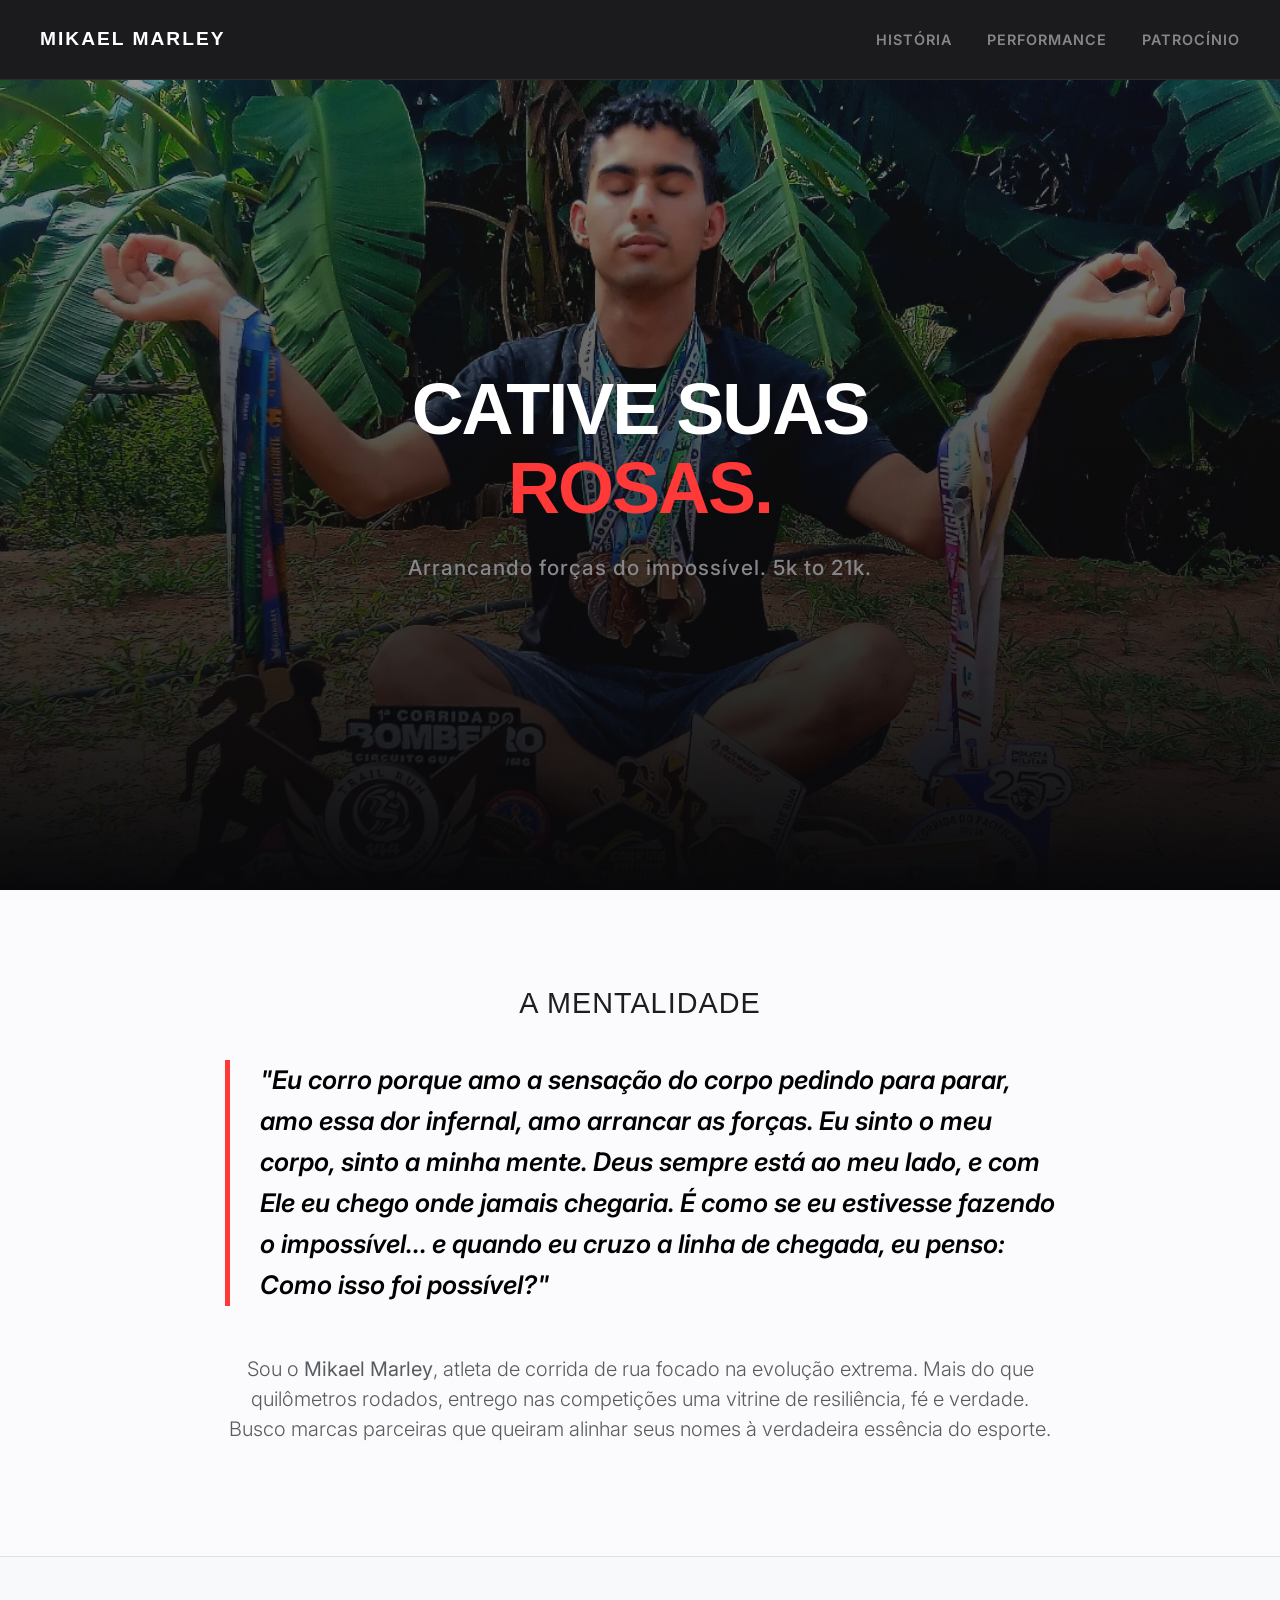
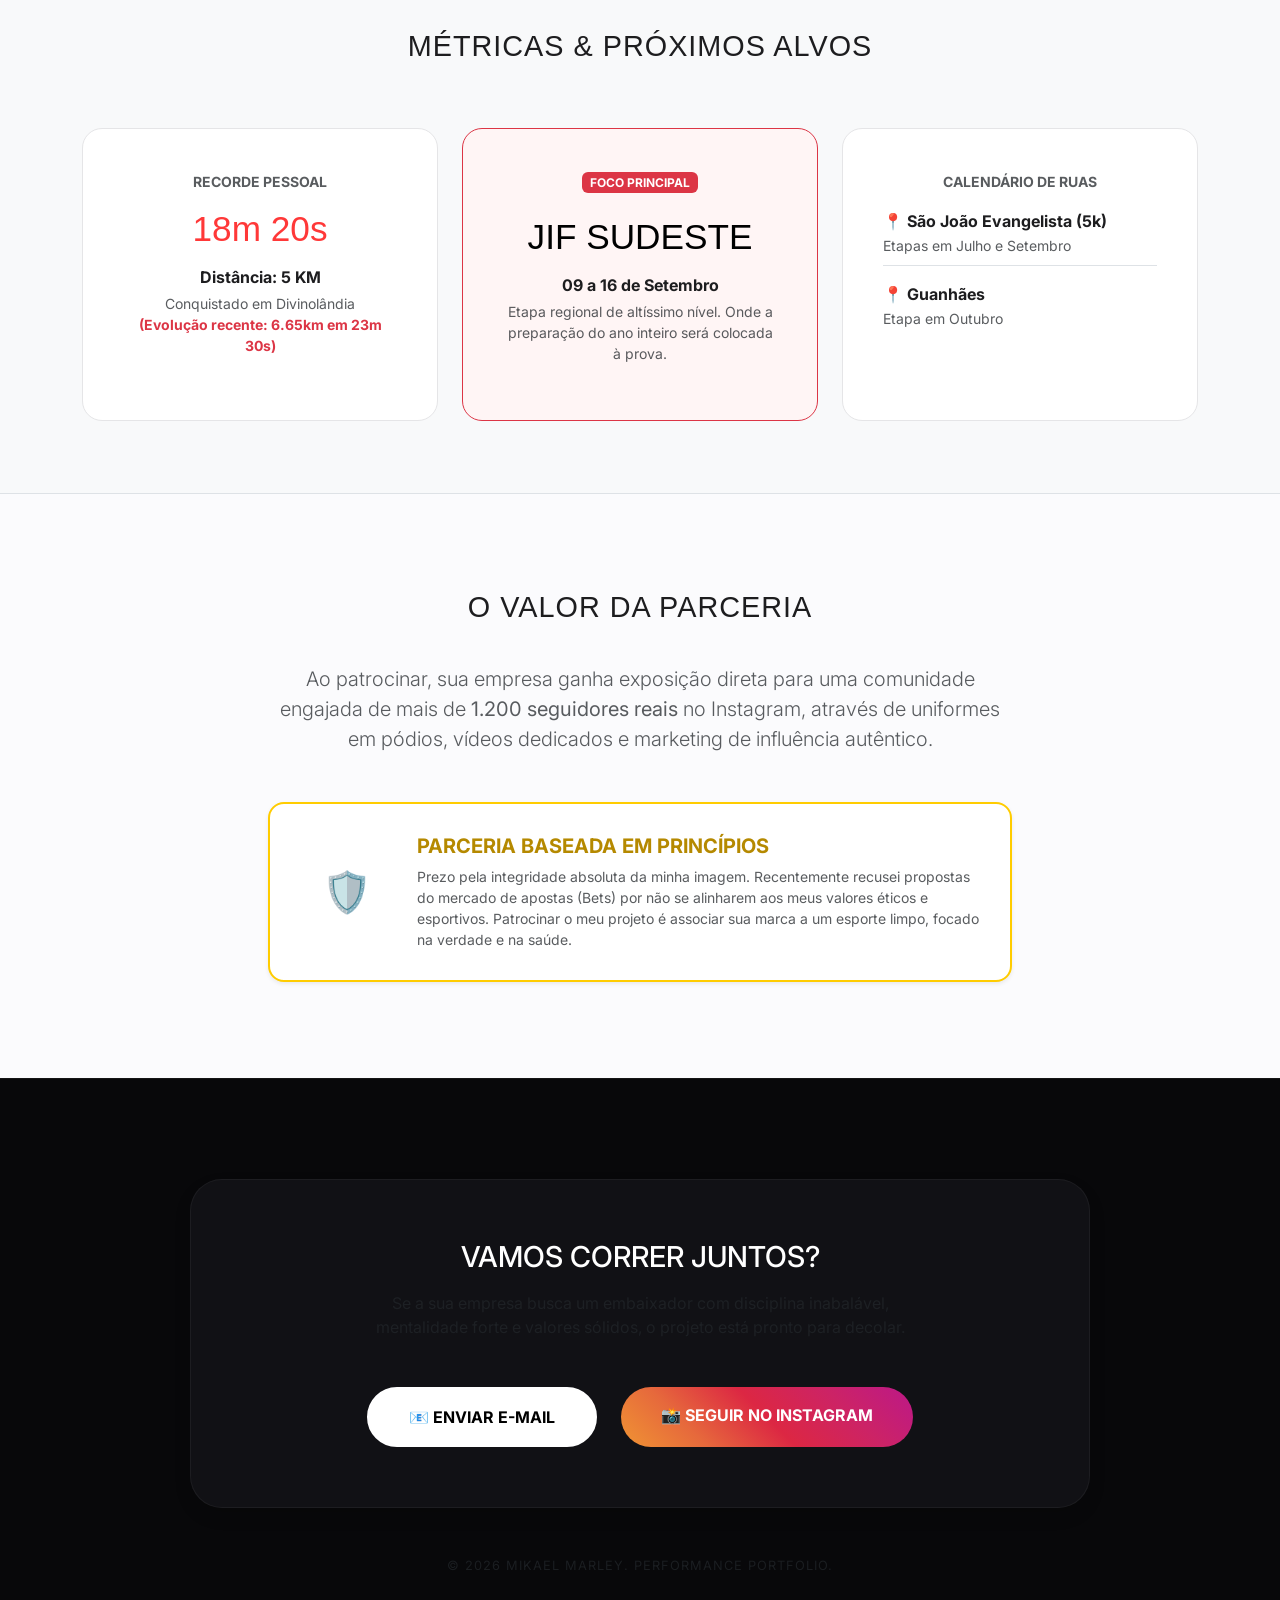
==== index.html @ c80c70b5 "Update index.html" ====
<!DOCTYPE html>
<html lang="pt-BR">
<head>
    <meta charset="UTF-8">
    <meta name="viewport" content="width=device-width, initial-scale=1.0">
    <title>Mikael Marley | Performance & Endurance</title>
    
    <link href="https://cdn.jsdelivr.net/npm/bootstrap@5.3.3/dist/css/bootstrap.min.css" rel="stylesheet" />
    <link rel="preconnect" href="https://fonts.googleapis.com">
    <link rel="preconnect" href="https://fonts.gstatic.com" crossorigin>
    <link href="https://fonts.googleapis.com/css2?family=Syncopate:wght@700&family=Inter:wght@400;600;800&display=swap" rel="stylesheet">

    <style>
        :root {
            --bg-dark: #08080a;
            --card-dark: #111115;
            --accent-red: #ff3838;
            --text-light: #f5f5f7;
            --text-muted: #86868b;
        }

        body {
            font-family: 'Inter', sans-serif;
            background-color: #fbfbfd;
            color: #1d1d1f;
            overflow-x: hidden;
        }

        /* Navbar Minimalista e Elegante */
        .navbar {
            background-color: rgba(8, 8, 10, 0.92) !important;
            backdrop-filter: blur(20px);
            border-bottom: 1px solid rgba(255, 255, 255, 0.08);
            padding: 20px 40px !important;
        }
        .navbar-brand {
            font-family: 'Syncopate', sans-serif;
            color: #fff !important;
            font-weight: 700;
            font-size: 1.2rem;
            letter-spacing: 2px;
        }
        .navbar-links {
            list-style: none;
            display: flex;
            gap: 35px;
            margin: 0;
            padding: 0;
        }
        .navbar-links a {
            color: var(--text-muted) !important;
            text-decoration: none;
            font-size: 0.9rem;
            font-weight: 600;
            text-transform: uppercase;
            letter-spacing: 1px;
            transition: color 0.3s ease;
        }
        .navbar-links a:hover {
            color: #fff !important;
        }

        /* Hero Section com Degradê Profissional */
        #hero {
            background: linear-gradient(rgba(0, 0, 0, 0.4), var(--bg-dark)), url('images/meditating.webp') center/cover no-repeat;
            height: 90vh;
            display: flex;
            align-items: center;
            justify-content: center;
            text-align: center;
        }
        .hero-content h1 {
            font-family: 'Syncopate', sans-serif;
            font-size: 4.5rem;
            font-weight: 700;
            color: #fff;
            letter-spacing: -2px;
            text-transform: uppercase;
            line-height: 1.1;
        }
        .hero-content p {
            font-size: 1.3rem;
            color: var(--text-muted);
            margin-top: 24px;
            font-weight: 500;
            letter-spacing: 1px;
        }

        /* Seção Sobre com Bloco de Citação de Impacto */
        .section-title {
            font-family: 'Syncopate', sans-serif;
            font-size: 1.8rem;
            letter-spacing: 1px;
            text-transform: uppercase;
            margin-bottom: 40px;
        }
        .quote-container {
            border-left: 5px solid var(--accent-red);
            padding-left: 30px;
            margin: 40px 0;
        }
        .quote-text {
            font-size: 1.6rem;
            line-height: 1.6;
            font-weight: 600;
            color: #000;
            font-style: italic;
        }

        /* Cards de Performance (Substituindo a tabela feia) */
        .perf-card {
            background: #fff;
            border: 1px solid #e5e5e7;
            border-radius: 20px;
            padding: 40px;
            transition: all 0.3s cubic-bezier(0.25, 0.8, 0.25, 1);
        }
        .perf-card:hover {
            transform: translateY(-8px);
            box-shadow: 0 30px 60px rgba(0,0,0,0.08);
            border-color: #1d1d1f;
        }
        .card-stat {
            font-family: 'Syncopate', sans-serif;
            font-size: 2.2rem;
            color: var(--accent-red);
            margin: 15px 0;
        }

        /* Selo de Princípios Inegociáveis */
        .badge-principles {
            background-color: #fff;
            border: 2px solid #ffcc00;
            border-radius: 16px;
            padding: 30px;
            margin-top: 40px;
        }

        /* Rodapé Ultra-Premium (A parte que estava feia, agora totalmente reformulada) */
        .premium-footer {
            background-color: var(--bg-dark);
            color: #fff;
            padding: 100px 0 60px 0;
            border-top: 1px solid rgba(255,255,255,0.05);
        }
        .footer-cta-box {
            background: var(--card-dark);
            border: 1px solid rgba(255,255,255,0.05);
            border-radius: 32px;
            padding: 60px;
            max-width: 900px;
            margin: 0 auto;
        }
        .btn-premium-mail {
            background-color: #fff;
            color: #000;
            font-weight: 700;
            border-radius: 50px;
            padding: 16px 40px;
            font-size: 1rem;
            transition: all 0.3s ease;
            border: 2px solid #fff;
            text-decoration: none;
            display: inline-block;
        }
        .btn-premium-mail:hover {
            background-color: transparent;
            color: #fff;
        }
        .btn-premium-insta {
            background: linear-gradient(45deg, #f09433 0%, #e6683c 25%, #dc2743 50%, #cc2366 75%, #bc1888 100%);
            color: #fff;
            font-weight: 700;
            border-radius: 50px;
            padding: 16px 40px;
            font-size: 1rem;
            transition: transform 0.3s ease;
            border: none;
            text-decoration: none;
            display: inline-block;
        }
        .btn-premium-insta:hover {
            transform: scale(1.03);
            color: #fff;
        }

        @media (max-width: 768px) {
            .hero-content h1 { font-size: 2.8rem; }
            .navbar { padding: 15px 20px !important; }
            .navbar-links { gap: 15px; }
            .footer-cta-box { padding: 30px; }
        }
    </style>
</head>
<body>

<nav class="navbar sticky-top">
  <a class="navbar-brand" href="#">MIKAEL MARLEY</a>
  <ul class="navbar-links">
    <li><a href="#about">História</a></li>
    <li><a href="#races">Performance</a></li>
    <li><a href="#contact">Patrocínio</a></li>
  </ul>
</nav>

<section id="hero">
  <div class="hero-content container">
    <h1>Cative suas<br><span style="color: var(--accent-red);">Rosas.</span></h1>
    <p>Arrancando forças do impossível. 5k to 21k.</p>
  </div>
</section>

<section id="about" class="container my-5 py-5">
    <div class="row">
        <div class="col-lg-9 mx-auto">
            <h2 class="section-title text-center">A Mentalidade</h2>
            
            <div class="quote-container">
                <p class="quote-text">
                    "Eu corro porque amo a sensação do corpo pedindo para parar, amo essa dor infernal, amo arrancar as forças. Eu sinto o meu corpo, sinto a minha mente. Deus sempre está ao meu lado, e com Ele eu chego onde jamais chegaria. É como se eu estivesse fazendo o impossível... e quando eu cruzo a linha de chegada, eu penso: Como isso foi possível?"
                </p>
            </div>
            
            <p class="lead text-muted mt-5 text-center fs-5">
                Sou o <strong>Mikael Marley</strong>, atleta de corrida de rua focado na evolução extrema. Mais do que quilômetros rodados, entrego nas competições uma vitrine de resiliência, fé e verdade. Busco marcas parceiras que queiram alinhar seus nomes à verdadeira essência do esporte.
            </p>
        </div>
    </div>
</section>

<section id="races" class="bg-light py-5 border-top border-bottom">
    <div class="container py-4">
        <h2 class="section-title text-center">Métricas & Próximos Alvos</h2>
        
        <div class="row g-4 mt-2">
            <div class="col-md-4">
                <div class="perf-card h-100 text-center">
                    <span class="text-uppercase fw-bold text-muted tracking-wide small">Recorde Pessoal</span>
                    <h3 class="card-stat">18m 20s</h3>
                    <p class="fw-bold mb-1">Distância: 5 KM</p>
                    <p class="text-muted small">Conquistado em Divinolândia<br><span class="text-danger fw-bold">(Evolução recente: 6.65km em 23m 30s)</span></p>
                </div>
            </div>

            <div class="col-md-4">
                <div class="perf-card h-100 text-center border-danger" style="background: #fff5f5;">
                    <span class="badge bg-danger text-uppercase mb-2">Foco Principal</span>
                    <h3 class="card-stat" style="color: #000;">JIF SUDESTE</h3>
                    <p class="fw-bold mb-1">09 a 16 de Setembro</p>
                    <p class="text-muted small">Etapa regional de altíssimo nível. Onde a preparação do ano inteiro será colocada à prova.</p>
                </div>
            </div>

            <div class="col-md-4">
                <div class="perf-card h-100">
                    <div class="text-center mb-3">
                        <span class="text-uppercase fw-bold text-muted small">Calendário de Ruas</span>
                    </div>
                    <ul class="list-unstyled">
                        <li class="mb-3 border-bottom pb-2">
                            <strong>📍 São João Evangelista (5k)</strong><br>
                            <span class="text-muted small">Etapas em Julho e Setembro</span>
                        </li>
                        <li>
                            <strong>📍 Guanhães</strong><br>
                            <span class="text-muted small">Etapa em Outubro</span>
                        </li>
                    </ul>
                </div>
            </div>
        </div>
    </div>
</section>

<section class="container my-5 py-5">
    <div class="col-lg-8 mx-auto">
        <h2 class="section-title text-center">O Valor da Parceria</h2>
        <p class="text-center lead text-muted mb-5">
            Ao patrocinar, sua empresa ganha exposição direta para uma comunidade engajada de mais de <strong>1.200 seguidores reais</strong> no Instagram, através de uniformes em pódios, vídeos dedicados e marketing de influência autêntico.
        </p>
        
        <div class="badge-principles shadow-sm">
            <div class="row align-items-center text-center text-md-start">
                <div class="col-md-2 text-center fs-1 mb-3 mb-md-0">🛡️</div>
                <div class="col-md-10">
                    <h5 class="fw-bold text-uppercase tracking-wider" style="color: #b58900;">Parceria Baseada em Princípios</h5>
                    <p class="text-muted small mb-0">
                        Prezo pela integridade absoluta da minha imagem. Recentemente recusei propostas do mercado de apostas (Bets) por não se alinharem aos meus valores éticos e esportivos. Patrocinar o meu projeto é associar sua marca a um esporte limpo, focado na verdade e na saúde.
                    </p>
                </div>
            </div>
        </div>
    </div>
</section>

<footer id="contact" class="premium-footer">
    <div class="container text-center">
        <div class="footer-cta-box shadow">
            <h2 class="font-family:'Syncopate' mb-3 text-uppercase tracking-wide" style="font-size: 1.8rem;">Vamos Correr Juntos?</h2>
            <p class="text-muted mb-5 mx-auto" style="max-width: 550px;">
                Se a sua empresa busca um embaixador com disciplina inabalável, mentalidade forte e valores sólidos, o projeto está pronto para decolar.
            </p>
            <div class="d-flex justify-content-center gap-4 flex-wrap">
                <a href="mailto:mikaelmarley892@gmail.com" class="btn-premium-mail">📧 ENVIAR E-MAIL</a>
                <a href="https://instagram.com/mikael__marley" target="_blank" class="btn-premium-insta">📸 SEGUIR NO INSTAGRAM</a>
            </div>
        </div>
        <p class="mt-5 text-muted small" style="font-size: 0.8rem; letter-spacing: 1px;">&copy; 2026 MIKAEL MARLEY. PERFORMANCE PORTFOLIO.</p>
    </div>
</footer>

</body>
</html>
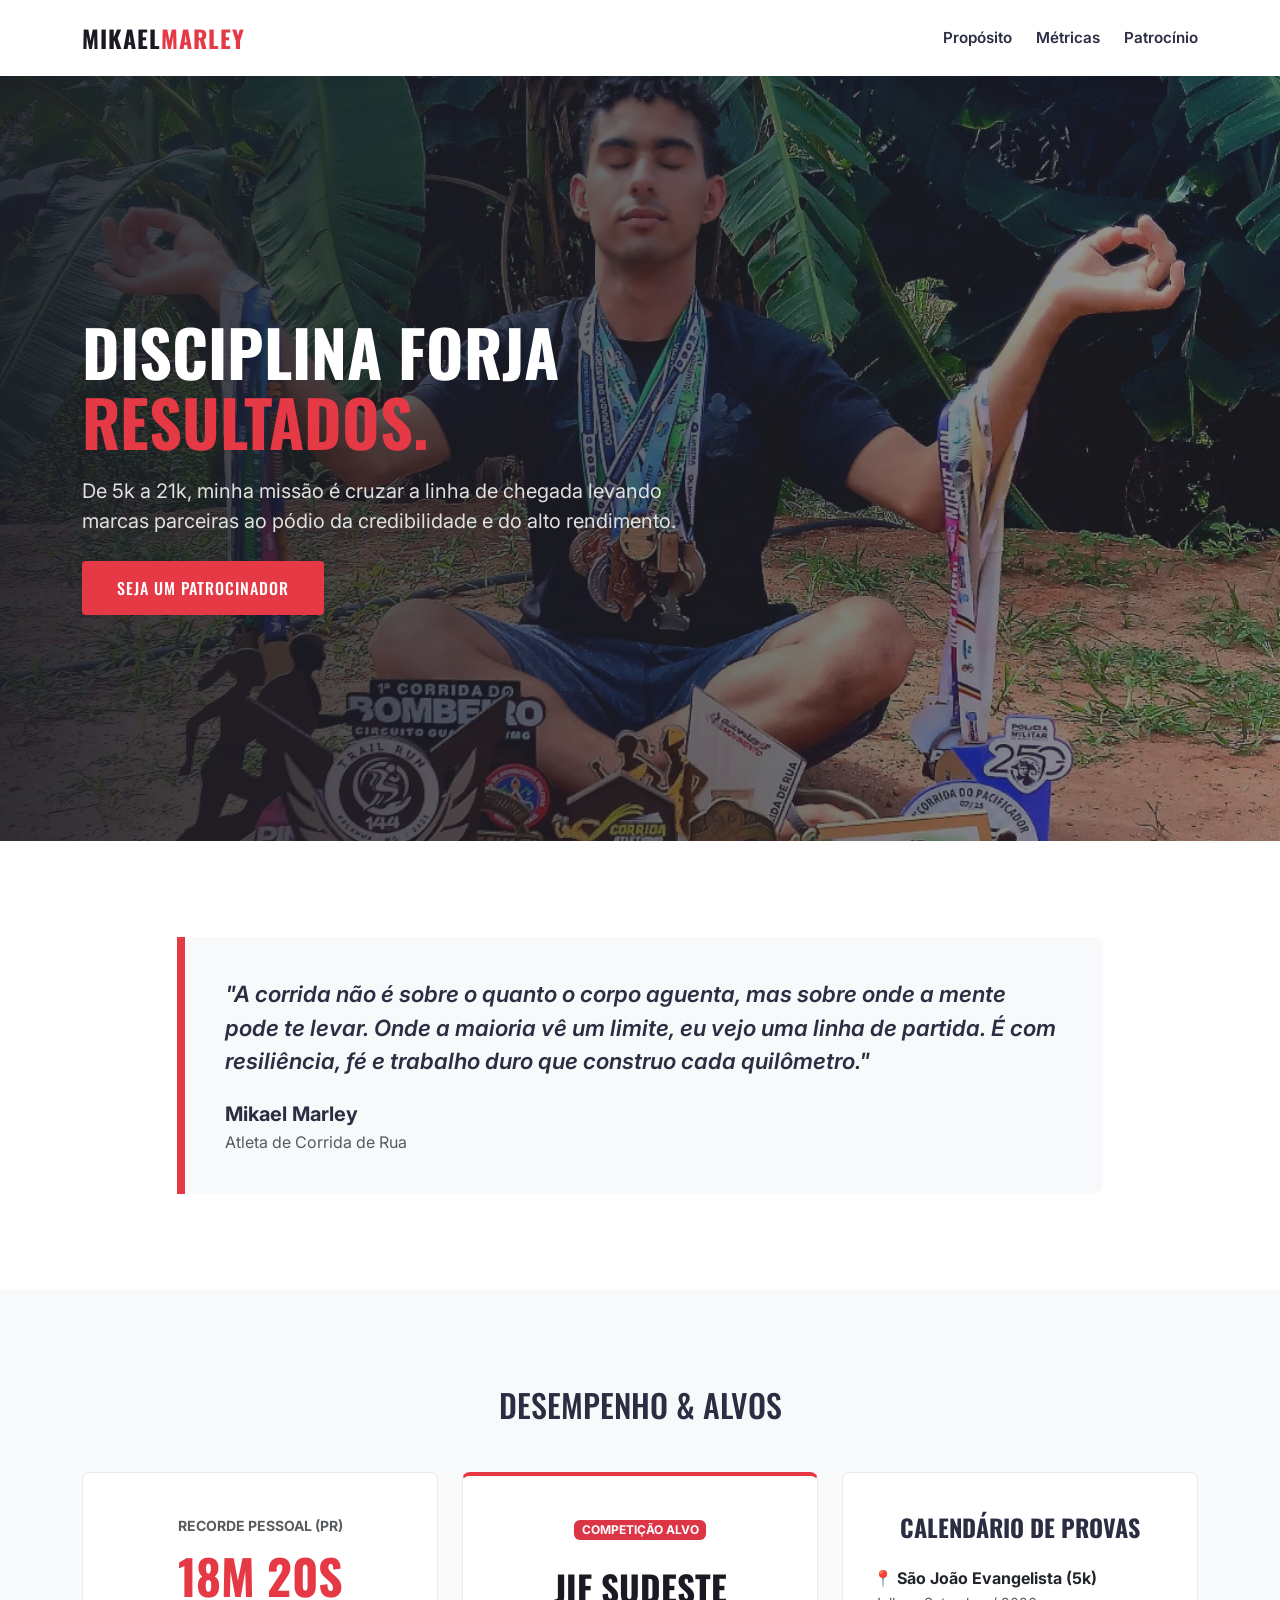
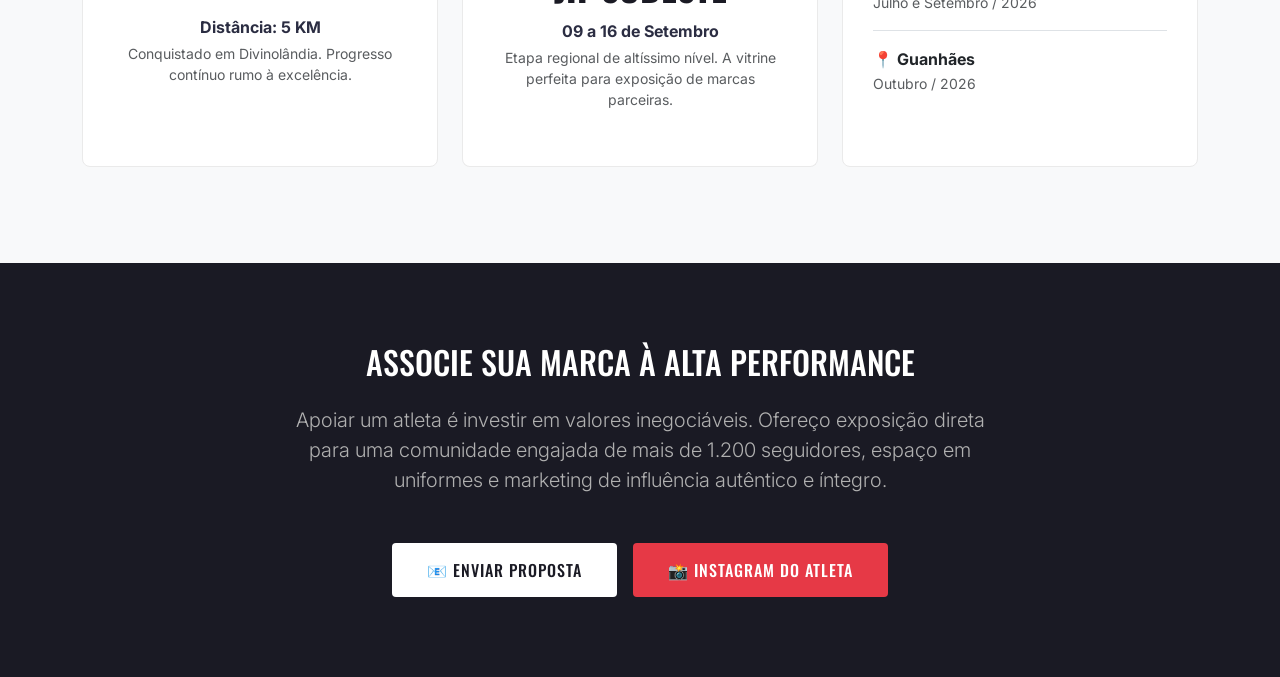
==== commit 7059a98a: "Update index.html" ====
--- a/index.html
+++ b/index.html
@@ -3,267 +3,239 @@
 <head>
     <meta charset="UTF-8">
     <meta name="viewport" content="width=device-width, initial-scale=1.0">
-    <title>Mikael Marley | Performance & Endurance</title>
+    <title>Mikael Marley | Atleta de Alta Performance</title>
     
     <link href="https://cdn.jsdelivr.net/npm/bootstrap@5.3.3/dist/css/bootstrap.min.css" rel="stylesheet" />
     <link rel="preconnect" href="https://fonts.googleapis.com">
     <link rel="preconnect" href="https://fonts.gstatic.com" crossorigin>
-    <link href="https://fonts.googleapis.com/css2?family=Syncopate:wght@700&family=Inter:wght@400;600;800&display=swap" rel="stylesheet">
+    <link href="https://fonts.googleapis.com/css2?family=Inter:wght@400;600;800&family=Oswald:wght@500;700&display=swap" rel="stylesheet">
 
     <style>
         :root {
-            --bg-dark: #08080a;
-            --card-dark: #111115;
-            --accent-red: #ff3838;
-            --text-light: #f5f5f7;
-            --text-muted: #86868b;
+            --brand-color: #E63946; /* Vermelho esportivo e enérgico */
+            --dark-bg: #1A1A24;
+            --light-bg: #F8F9FA;
+            --text-dark: #2B2D42;
         }
 
         body {
             font-family: 'Inter', sans-serif;
-            background-color: #fbfbfd;
-            color: #1d1d1f;
+            color: var(--text-dark);
+            background-color: #FFFFFF;
             overflow-x: hidden;
         }
 
-        /* Navbar Minimalista e Elegante */
+        h1, h2, h3, .navbar-brand {
+            font-family: 'Oswald', sans-serif;
+            text-transform: uppercase;
+        }
+
+        /* Navbar Limpa e Esportiva */
         .navbar {
-            background-color: rgba(8, 8, 10, 0.92) !important;
-            backdrop-filter: blur(20px);
-            border-bottom: 1px solid rgba(255, 255, 255, 0.08);
-            padding: 20px 40px !important;
-        }
+            background-color: rgba(255, 255, 255, 0.95);
+            backdrop-filter: blur(10px);
+            box-shadow: 0 2px 15px rgba(0,0,0,0.05);
+            padding: 15px 0;
+        }
+        
         .navbar-brand {
-            font-family: 'Syncopate', sans-serif;
-            color: #fff !important;
             font-weight: 700;
-            font-size: 1.2rem;
-            letter-spacing: 2px;
-        }
-        .navbar-links {
-            list-style: none;
-            display: flex;
-            gap: 35px;
-            margin: 0;
-            padding: 0;
-        }
-        .navbar-links a {
-            color: var(--text-muted) !important;
-            text-decoration: none;
-            font-size: 0.9rem;
+            font-size: 1.5rem;
+            color: var(--dark-bg);
+            letter-spacing: 1px;
+        }
+        
+        .navbar-brand span {
+            color: var(--brand-color);
+        }
+
+        .nav-link {
             font-weight: 600;
-            text-transform: uppercase;
-            letter-spacing: 1px;
-            transition: color 0.3s ease;
-        }
-        .navbar-links a:hover {
-            color: #fff !important;
-        }
-
-        /* Hero Section com Degradê Profissional */
+            font-size: 0.95rem;
+            color: var(--text-dark);
+            transition: color 0.3s;
+        }
+
+        .nav-link:hover {
+            color: var(--brand-color);
+        }
+
+        /* Hero Section - Impacto Visual */
         #hero {
-            background: linear-gradient(rgba(0, 0, 0, 0.4), var(--bg-dark)), url('images/meditating.webp') center/cover no-repeat;
-            height: 90vh;
+            /* Dica: Use uma foto sua correndo com boa iluminação no lugar do meditating.webp */
+            background: linear-gradient(to right, rgba(26, 26, 36, 0.9), rgba(26, 26, 36, 0.4)), url('images/meditating.webp') center/cover no-repeat;
+            height: 85vh;
             display: flex;
             align-items: center;
-            justify-content: center;
-            text-align: center;
-        }
-        .hero-content h1 {
-            font-family: 'Syncopate', sans-serif;
-            font-size: 4.5rem;
+        }
+
+        .hero-title {
+            font-size: 4rem;
             font-weight: 700;
-            color: #fff;
-            letter-spacing: -2px;
-            text-transform: uppercase;
+            color: #FFF;
             line-height: 1.1;
-        }
-        .hero-content p {
-            font-size: 1.3rem;
-            color: var(--text-muted);
-            margin-top: 24px;
+            margin-bottom: 20px;
+        }
+
+        .hero-title span {
+            color: var(--brand-color);
+        }
+
+        .hero-subtitle {
+            font-size: 1.25rem;
+            color: #E0E0E0;
+            font-weight: 400;
+            max-width: 600px;
+            margin-bottom: 40px;
+        }
+
+        .btn-brand {
+            background-color: var(--brand-color);
+            color: #FFF;
+            font-family: 'Oswald', sans-serif;
             font-weight: 500;
             letter-spacing: 1px;
-        }
-
-        /* Seção Sobre com Bloco de Citação de Impacto */
-        .section-title {
-            font-family: 'Syncopate', sans-serif;
-            font-size: 1.8rem;
-            letter-spacing: 1px;
-            text-transform: uppercase;
-            margin-bottom: 40px;
-        }
-        .quote-container {
-            border-left: 5px solid var(--accent-red);
-            padding-left: 30px;
-            margin: 40px 0;
-        }
-        .quote-text {
-            font-size: 1.6rem;
-            line-height: 1.6;
+            padding: 15px 35px;
+            border-radius: 4px;
+            text-decoration: none;
+            transition: all 0.3s ease;
+        }
+
+        .btn-brand:hover {
+            background-color: #c92a36;
+            color: #FFF;
+            transform: translateY(-2px);
+        }
+
+        /* Seção de Propósito (Antiga citação) */
+        .purpose-box {
+            background-color: var(--light-bg);
+            border-left: 8px solid var(--brand-color);
+            padding: 40px;
+            border-radius: 0 10px 10px 0;
+        }
+
+        .purpose-text {
+            font-size: 1.4rem;
             font-weight: 600;
-            color: #000;
+            color: var(--text-dark);
+            line-height: 1.5;
             font-style: italic;
         }
 
-        /* Cards de Performance (Substituindo a tabela feia) */
+        /* Cards de Performance */
         .perf-card {
-            background: #fff;
-            border: 1px solid #e5e5e7;
-            border-radius: 20px;
-            padding: 40px;
-            transition: all 0.3s cubic-bezier(0.25, 0.8, 0.25, 1);
-        }
+            background: #FFF;
+            border: 1px solid #EAEAEA;
+            border-radius: 8px;
+            padding: 40px 30px;
+            transition: transform 0.3s ease, box-shadow 0.3s ease;
+            height: 100%;
+        }
+
         .perf-card:hover {
-            transform: translateY(-8px);
-            box-shadow: 0 30px 60px rgba(0,0,0,0.08);
-            border-color: #1d1d1f;
-        }
-        .card-stat {
-            font-family: 'Syncopate', sans-serif;
-            font-size: 2.2rem;
-            color: var(--accent-red);
-            margin: 15px 0;
-        }
-
-        /* Selo de Princípios Inegociáveis */
-        .badge-principles {
-            background-color: #fff;
-            border: 2px solid #ffcc00;
-            border-radius: 16px;
-            padding: 30px;
-            margin-top: 40px;
-        }
-
-        /* Rodapé Ultra-Premium (A parte que estava feia, agora totalmente reformulada) */
-        .premium-footer {
-            background-color: var(--bg-dark);
-            color: #fff;
-            padding: 100px 0 60px 0;
-            border-top: 1px solid rgba(255,255,255,0.05);
-        }
-        .footer-cta-box {
-            background: var(--card-dark);
-            border: 1px solid rgba(255,255,255,0.05);
-            border-radius: 32px;
-            padding: 60px;
-            max-width: 900px;
-            margin: 0 auto;
-        }
-        .btn-premium-mail {
-            background-color: #fff;
-            color: #000;
+            transform: translateY(-10px);
+            box-shadow: 0 15px 30px rgba(0,0,0,0.08);
+            border-color: var(--brand-color);
+        }
+
+        .stat-highlight {
+            font-size: 3rem;
+            color: var(--brand-color);
             font-weight: 700;
-            border-radius: 50px;
-            padding: 16px 40px;
-            font-size: 1rem;
-            transition: all 0.3s ease;
-            border: 2px solid #fff;
-            text-decoration: none;
-            display: inline-block;
-        }
-        .btn-premium-mail:hover {
-            background-color: transparent;
-            color: #fff;
-        }
-        .btn-premium-insta {
-            background: linear-gradient(45deg, #f09433 0%, #e6683c 25%, #dc2743 50%, #cc2366 75%, #bc1888 100%);
-            color: #fff;
-            font-weight: 700;
-            border-radius: 50px;
-            padding: 16px 40px;
-            font-size: 1rem;
-            transition: transform 0.3s ease;
-            border: none;
-            text-decoration: none;
-            display: inline-block;
-        }
-        .btn-premium-insta:hover {
-            transform: scale(1.03);
-            color: #fff;
-        }
-
-        @media (max-width: 768px) {
-            .hero-content h1 { font-size: 2.8rem; }
-            .navbar { padding: 15px 20px !important; }
-            .navbar-links { gap: 15px; }
-            .footer-cta-box { padding: 30px; }
+            margin: 10px 0;
+            font-family: 'Oswald', sans-serif;
+        }
+
+        /* Rodapé / CTA de Patrocínio */
+        #sponsorship {
+            background-color: var(--dark-bg);
+            color: #FFF;
+            padding: 80px 0;
+        }
+
+        .sponsor-benefit-icon {
+            font-size: 2.5rem;
+            margin-bottom: 15px;
+            color: var(--brand-color);
         }
     </style>
 </head>
 <body>
 
-<nav class="navbar sticky-top">
-  <a class="navbar-brand" href="#">MIKAEL MARLEY</a>
-  <ul class="navbar-links">
-    <li><a href="#about">História</a></li>
-    <li><a href="#races">Performance</a></li>
-    <li><a href="#contact">Patrocínio</a></li>
-  </ul>
+<nav class="navbar navbar-expand-lg sticky-top">
+    <div class="container">
+        <a class="navbar-brand" href="#">Mikael<span>Marley</span></a>
+        <div class="d-flex gap-4">
+            <a class="nav-link" href="#about">Propósito</a>
+            <a class="nav-link" href="#metrics">Métricas</a>
+            <a class="nav-link" href="#sponsorship">Patrocínio</a>
+        </div>
+    </div>
 </nav>
 
 <section id="hero">
-  <div class="hero-content container">
-    <h1>Cative suas<br><span style="color: var(--accent-red);">Rosas.</span></h1>
-    <p>Arrancando forças do impossível. 5k to 21k.</p>
-  </div>
-</section>
-
-<section id="about" class="container my-5 py-5">
-    <div class="row">
-        <div class="col-lg-9 mx-auto">
-            <h2 class="section-title text-center">A Mentalidade</h2>
-            
-            <div class="quote-container">
-                <p class="quote-text">
-                    "Eu corro porque amo a sensação do corpo pedindo para parar, amo essa dor infernal, amo arrancar as forças. Eu sinto o meu corpo, sinto a minha mente. Deus sempre está ao meu lado, e com Ele eu chego onde jamais chegaria. É como se eu estivesse fazendo o impossível... e quando eu cruzo a linha de chegada, eu penso: Como isso foi possível?"
+    <div class="container">
+        <div class="row">
+            <div class="col-lg-8">
+                <h1 class="hero-title">Disciplina forja<br><span>Resultados.</span></h1>
+                <p class="hero-subtitle">De 5k a 21k, minha missão é cruzar a linha de chegada levando marcas parceiras ao pódio da credibilidade e do alto rendimento.</p>
+                <a href="#sponsorship" class="btn-brand">SEJA UM PATROCINADOR</a>
+            </div>
+        </div>
+    </div>
+</section>
+
+<section id="about" class="container py-5 my-5">
+    <div class="row align-items-center">
+        <div class="col-lg-10 mx-auto">
+            <div class="purpose-box">
+                <p class="purpose-text">
+                    "A corrida não é sobre o quanto o corpo aguenta, mas sobre onde a mente pode te levar. Onde a maioria vê um limite, eu vejo uma linha de partida. É com resiliência, fé e trabalho duro que construo cada quilômetro."
                 </p>
-            </div>
-            
-            <p class="lead text-muted mt-5 text-center fs-5">
-                Sou o <strong>Mikael Marley</strong>, atleta de corrida de rua focado na evolução extrema. Mais do que quilômetros rodados, entrego nas competições uma vitrine de resiliência, fé e verdade. Busco marcas parceiras que queiram alinhar seus nomes à verdadeira essência do esporte.
-            </p>
-        </div>
-    </div>
-</section>
-
-<section id="races" class="bg-light py-5 border-top border-bottom">
-    <div class="container py-4">
-        <h2 class="section-title text-center">Métricas & Próximos Alvos</h2>
-        
-        <div class="row g-4 mt-2">
+                <div class="mt-4">
+                    <h5 class="fw-bold mb-1">Mikael Marley</h5>
+                    <p class="text-muted mb-0">Atleta de Corrida de Rua</p>
+                </div>
+            </div>
+        </div>
+    </div>
+</section>
+
+<section id="metrics" class="bg-light py-5">
+    <div class="container py-5">
+        <h2 class="text-center mb-5">Desempenho & Alvos</h2>
+        
+        <div class="row g-4">
             <div class="col-md-4">
-                <div class="perf-card h-100 text-center">
-                    <span class="text-uppercase fw-bold text-muted tracking-wide small">Recorde Pessoal</span>
-                    <h3 class="card-stat">18m 20s</h3>
+                <div class="perf-card text-center">
+                    <span class="text-uppercase fw-bold text-muted small tracking-wide">Recorde Pessoal (PR)</span>
+                    <h3 class="stat-highlight">18m 20s</h3>
                     <p class="fw-bold mb-1">Distância: 5 KM</p>
-                    <p class="text-muted small">Conquistado em Divinolândia<br><span class="text-danger fw-bold">(Evolução recente: 6.65km em 23m 30s)</span></p>
+                    <p class="text-muted small">Conquistado em Divinolândia. Progresso contínuo rumo à excelência.</p>
                 </div>
             </div>
 
             <div class="col-md-4">
-                <div class="perf-card h-100 text-center border-danger" style="background: #fff5f5;">
-                    <span class="badge bg-danger text-uppercase mb-2">Foco Principal</span>
-                    <h3 class="card-stat" style="color: #000;">JIF SUDESTE</h3>
+                <div class="perf-card text-center" style="border-top: 4px solid var(--brand-color);">
+                    <span class="badge bg-danger text-uppercase mb-3">Competição Alvo</span>
+                    <h3 class="stat-highlight" style="color: var(--dark-bg); font-size: 2.2rem;">JIF SUDESTE</h3>
                     <p class="fw-bold mb-1">09 a 16 de Setembro</p>
-                    <p class="text-muted small">Etapa regional de altíssimo nível. Onde a preparação do ano inteiro será colocada à prova.</p>
+                    <p class="text-muted small">Etapa regional de altíssimo nível. A vitrine perfeita para exposição de marcas parceiras.</p>
                 </div>
             </div>
 
             <div class="col-md-4">
-                <div class="perf-card h-100">
-                    <div class="text-center mb-3">
-                        <span class="text-uppercase fw-bold text-muted small">Calendário de Ruas</span>
-                    </div>
+                <div class="perf-card">
+                    <h4 class="text-center fw-bold mb-4" style="font-family: 'Oswald', sans-serif;">CALENDÁRIO DE PROVAS</h4>
                     <ul class="list-unstyled">
-                        <li class="mb-3 border-bottom pb-2">
-                            <strong>📍 São João Evangelista (5k)</strong><br>
-                            <span class="text-muted small">Etapas em Julho e Setembro</span>
+                        <li class="mb-3 border-bottom pb-3">
+                            <strong class="d-block text-dark">📍 São João Evangelista (5k)</strong>
+                            <span class="text-muted small">Julho e Setembro / 2026</span>
                         </li>
                         <li>
-                            <strong>📍 Guanhães</strong><br>
-                            <span class="text-muted small">Etapa em Outubro</span>
+                            <strong class="d-block text-dark">📍 Guanhães</strong>
+                            <span class="text-muted small">Outubro / 2026</span>
                         </li>
                     </ul>
                 </div>
@@ -272,42 +244,19 @@
     </div>
 </section>
 
-<section class="container my-5 py-5">
-    <div class="col-lg-8 mx-auto">
-        <h2 class="section-title text-center">O Valor da Parceria</h2>
-        <p class="text-center lead text-muted mb-5">
-            Ao patrocinar, sua empresa ganha exposição direta para uma comunidade engajada de mais de <strong>1.200 seguidores reais</strong> no Instagram, através de uniformes em pódios, vídeos dedicados e marketing de influência autêntico.
+<section id="sponsorship" class="text-center">
+    <div class="container">
+        <h2 class="mb-4">Associe sua marca à alta performance</h2>
+        <p class="lead mb-5 mx-auto" style="max-width: 700px; color: #B0B0B0;">
+            Apoiar um atleta é investir em valores inegociáveis. Ofereço exposição direta para uma comunidade engajada de mais de 1.200 seguidores, espaço em uniformes e marketing de influência autêntico e íntegro.
         </p>
         
-        <div class="badge-principles shadow-sm">
-            <div class="row align-items-center text-center text-md-start">
-                <div class="col-md-2 text-center fs-1 mb-3 mb-md-0">🛡️</div>
-                <div class="col-md-10">
-                    <h5 class="fw-bold text-uppercase tracking-wider" style="color: #b58900;">Parceria Baseada em Princípios</h5>
-                    <p class="text-muted small mb-0">
-                        Prezo pela integridade absoluta da minha imagem. Recentemente recusei propostas do mercado de apostas (Bets) por não se alinharem aos meus valores éticos e esportivos. Patrocinar o meu projeto é associar sua marca a um esporte limpo, focado na verdade e na saúde.
-                    </p>
-                </div>
-            </div>
-        </div>
-    </div>
-</section>
-
-<footer id="contact" class="premium-footer">
-    <div class="container text-center">
-        <div class="footer-cta-box shadow">
-            <h2 class="font-family:'Syncopate' mb-3 text-uppercase tracking-wide" style="font-size: 1.8rem;">Vamos Correr Juntos?</h2>
-            <p class="text-muted mb-5 mx-auto" style="max-width: 550px;">
-                Se a sua empresa busca um embaixador com disciplina inabalável, mentalidade forte e valores sólidos, o projeto está pronto para decolar.
-            </p>
-            <div class="d-flex justify-content-center gap-4 flex-wrap">
-                <a href="mailto:mikaelmarley892@gmail.com" class="btn-premium-mail">📧 ENVIAR E-MAIL</a>
-                <a href="https://instagram.com/mikael__marley" target="_blank" class="btn-premium-insta">📸 SEGUIR NO INSTAGRAM</a>
-            </div>
-        </div>
-        <p class="mt-5 text-muted small" style="font-size: 0.8rem; letter-spacing: 1px;">&copy; 2026 MIKAEL MARLEY. PERFORMANCE PORTFOLIO.</p>
-    </div>
-</footer>
+        <div class="d-flex justify-content-center gap-3 flex-wrap">
+            <a href="mailto:mikaelmarley892@gmail.com" class="btn-brand" style="background-color: #FFF; color: var(--dark-bg);">📧 ENVIAR PROPOSTA</a>
+            <a href="https://instagram.com/mikael__marley" target="_blank" class="btn-brand">📸 INSTAGRAM DO ATLETA</a>
+        </div>
+    </div>
+</section>
 
 </body>
 </html>
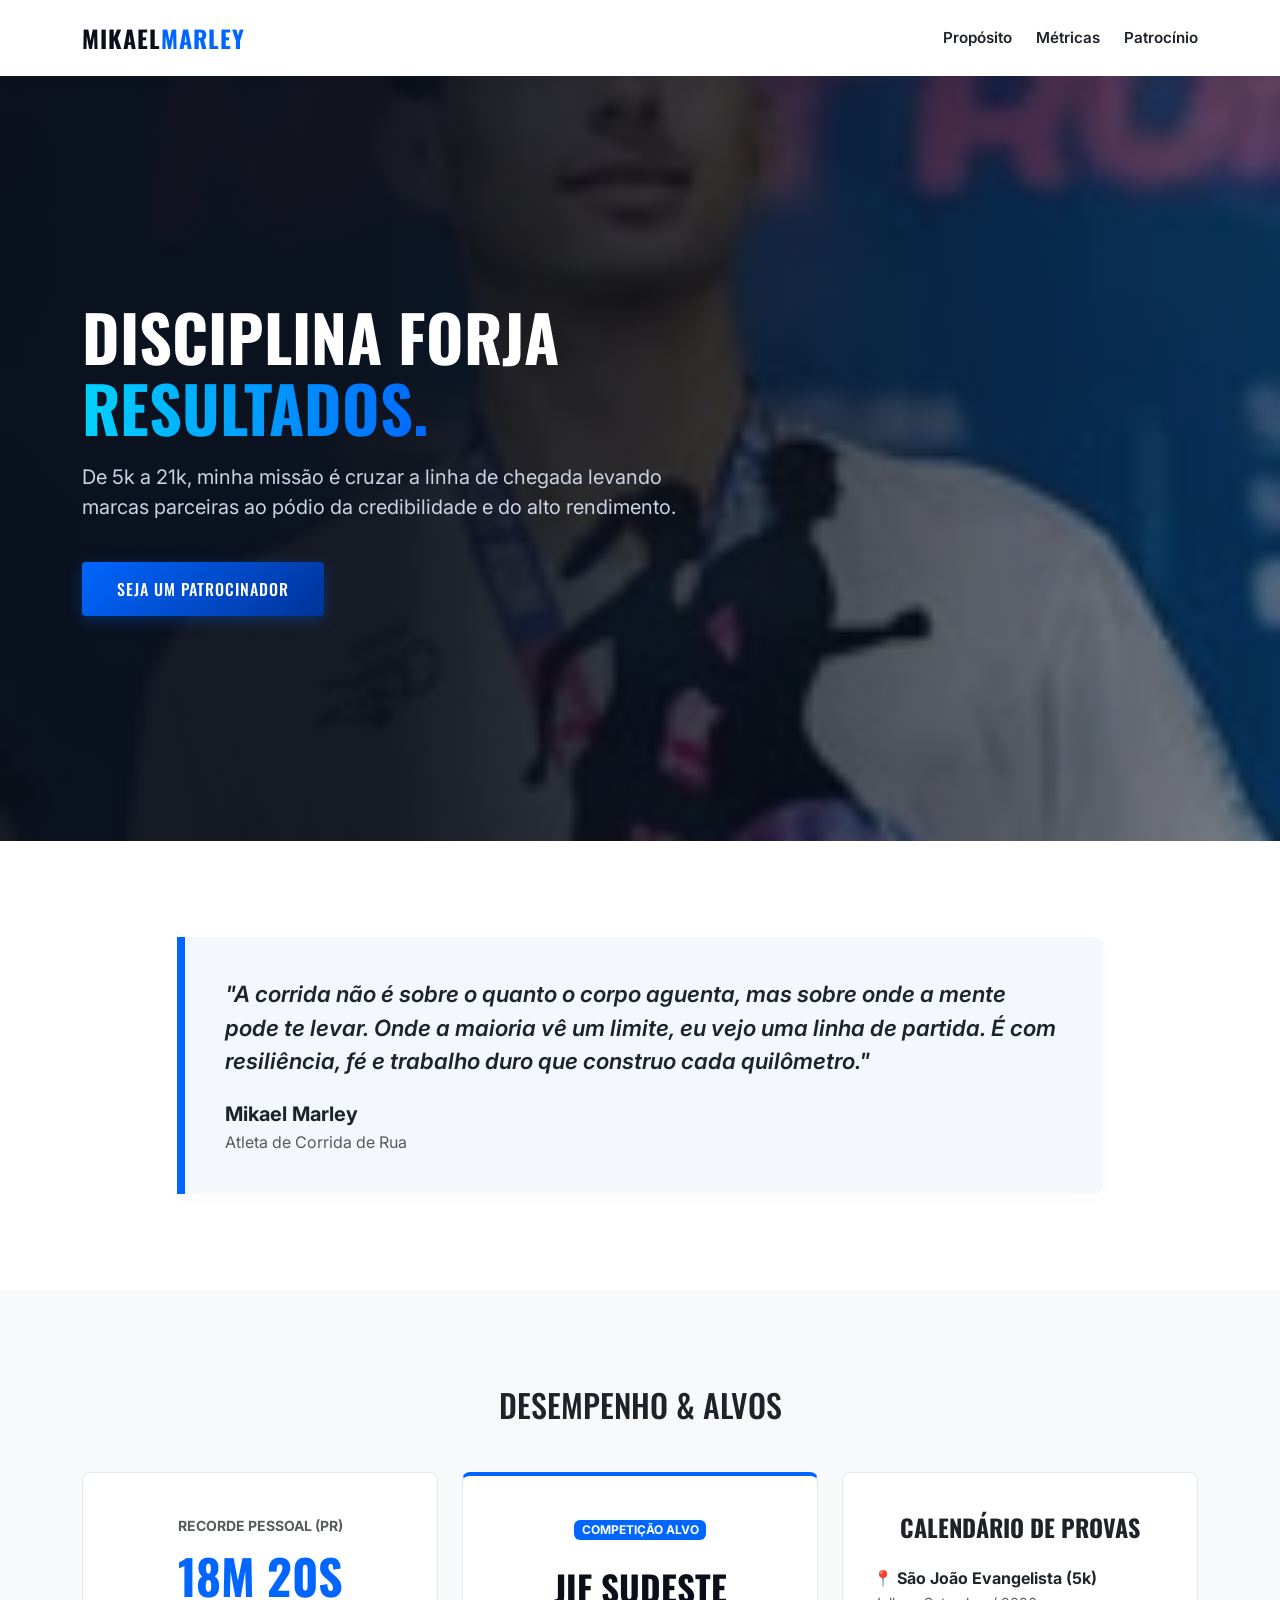
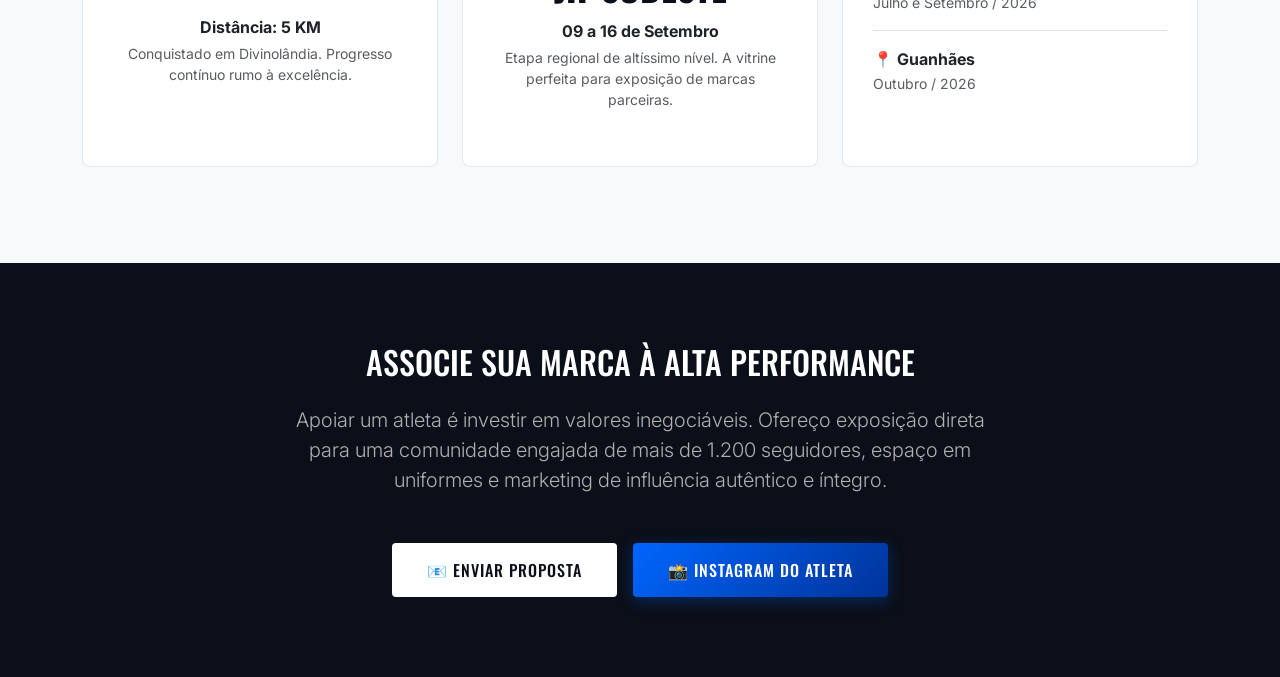
==== commit 03db45be: "Update index.html" ====
--- a/index.html
+++ b/index.html
@@ -12,10 +12,11 @@
 
     <style>
         :root {
-            --brand-color: #E63946; /* Vermelho esportivo e enérgico */
-            --dark-bg: #1A1A24;
-            --light-bg: #F8F9FA;
-            --text-dark: #2B2D42;
+            --brand-color: #0066FF; /* Azul Elétrico de Alta Performance */
+            --brand-gradient: linear-gradient(135deg, #0066FF 0%, #003399 100%);
+            --dark-bg: #0B0F19;
+            --light-bg: #F4F7FC;
+            --text-dark: #1E2229;
         }
 
         body {
@@ -60,10 +61,9 @@
             color: var(--brand-color);
         }
 
-        /* Hero Section - Impacto Visual */
+        /* Hero Section - Agora com a sua foto do Pódio! */
         #hero {
-            /* Dica: Use uma foto sua correndo com boa iluminação no lugar do meditating.webp */
-            background: linear-gradient(to right, rgba(26, 26, 36, 0.9), rgba(26, 26, 36, 0.4)), url('images/meditating.webp') center/cover no-repeat;
+            background: linear-gradient(to right, rgba(11, 15, 25, 0.95) 30%, rgba(11, 15, 25, 0.5) 100%), url('images/Podio.jpg') center/cover no-repeat;
             height: 85vh;
             display: flex;
             align-items: center;
@@ -78,19 +78,21 @@
         }
 
         .hero-title span {
-            color: var(--brand-color);
+            background: linear-gradient(to right, #00D2FF, #0066FF);
+            -webkit-background-clip: text;
+            -webkit-text-fill-color: transparent;
         }
 
         .hero-subtitle {
             font-size: 1.25rem;
-            color: #E0E0E0;
+            color: #CCD2E3;
             font-weight: 400;
             max-width: 600px;
             margin-bottom: 40px;
         }
 
         .btn-brand {
-            background-color: var(--brand-color);
+            background: var(--brand-gradient);
             color: #FFF;
             font-family: 'Oswald', sans-serif;
             font-weight: 500;
@@ -99,12 +101,16 @@
             border-radius: 4px;
             text-decoration: none;
             transition: all 0.3s ease;
+            border: none;
+            display: inline-block;
+            box-shadow: 0 4px 15px rgba(0, 102, 255, 0.3);
         }
 
         .btn-brand:hover {
-            background-color: #c92a36;
+            background: linear-gradient(135deg, #0055DD 0%, #002277 100%);
             color: #FFF;
             transform: translateY(-2px);
+            box-shadow: 0 6px 20px rgba(0, 102, 255, 0.4);
         }
 
         /* Seção de Propósito (Antiga citação) */
@@ -113,6 +119,7 @@
             border-left: 8px solid var(--brand-color);
             padding: 40px;
             border-radius: 0 10px 10px 0;
+            box-shadow: 0 5px 20px rgba(0,0,0,0.02);
         }
 
         .purpose-text {
@@ -126,7 +133,7 @@
         /* Cards de Performance */
         .perf-card {
             background: #FFF;
-            border: 1px solid #EAEAEA;
+            border: 1px solid #E2E8F0;
             border-radius: 8px;
             padding: 40px 30px;
             transition: transform 0.3s ease, box-shadow 0.3s ease;
@@ -135,7 +142,7 @@
 
         .perf-card:hover {
             transform: translateY(-10px);
-            box-shadow: 0 15px 30px rgba(0,0,0,0.08);
+            box-shadow: 0 15px 30px rgba(0, 102, 255, 0.08);
             border-color: var(--brand-color);
         }
 
@@ -218,7 +225,7 @@
 
             <div class="col-md-4">
                 <div class="perf-card text-center" style="border-top: 4px solid var(--brand-color);">
-                    <span class="badge bg-danger text-uppercase mb-3">Competição Alvo</span>
+                    <span class="badge bg-primary text-uppercase mb-3" style="background-color: var(--brand-color) !important;">Competição Alvo</span>
                     <h3 class="stat-highlight" style="color: var(--dark-bg); font-size: 2.2rem;">JIF SUDESTE</h3>
                     <p class="fw-bold mb-1">09 a 16 de Setembro</p>
                     <p class="text-muted small">Etapa regional de altíssimo nível. A vitrine perfeita para exposição de marcas parceiras.</p>
@@ -252,7 +259,7 @@
         </p>
         
         <div class="d-flex justify-content-center gap-3 flex-wrap">
-            <a href="mailto:mikaelmarley892@gmail.com" class="btn-brand" style="background-color: #FFF; color: var(--dark-bg);">📧 ENVIAR PROPOSTA</a>
+            <a href="mailto:mikaelmarley892@gmail.com" class="btn-brand" style="background: #FFF; color: var(--dark-bg); box-shadow: none;">📧 ENVIAR PROPOSTA</a>
             <a href="https://instagram.com/mikael__marley" target="_blank" class="btn-brand">📸 INSTAGRAM DO ATLETA</a>
         </div>
     </div>
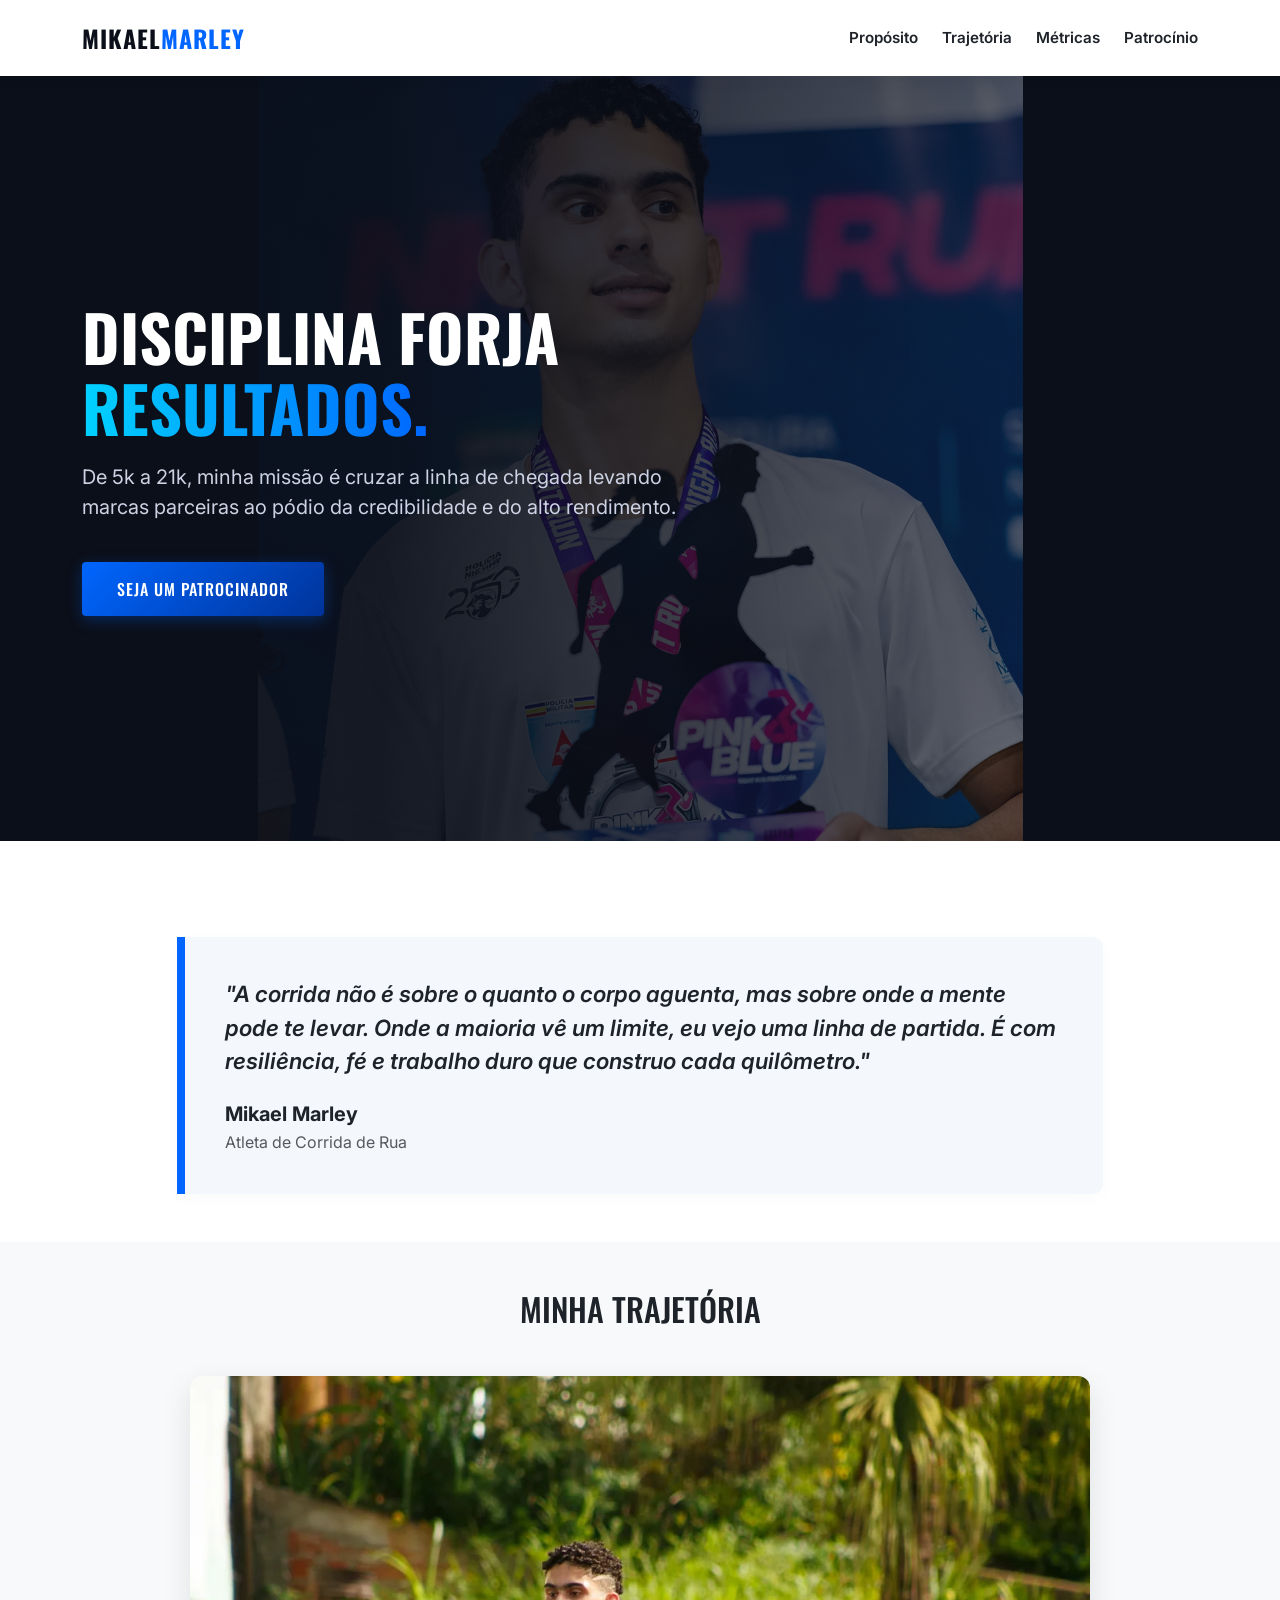
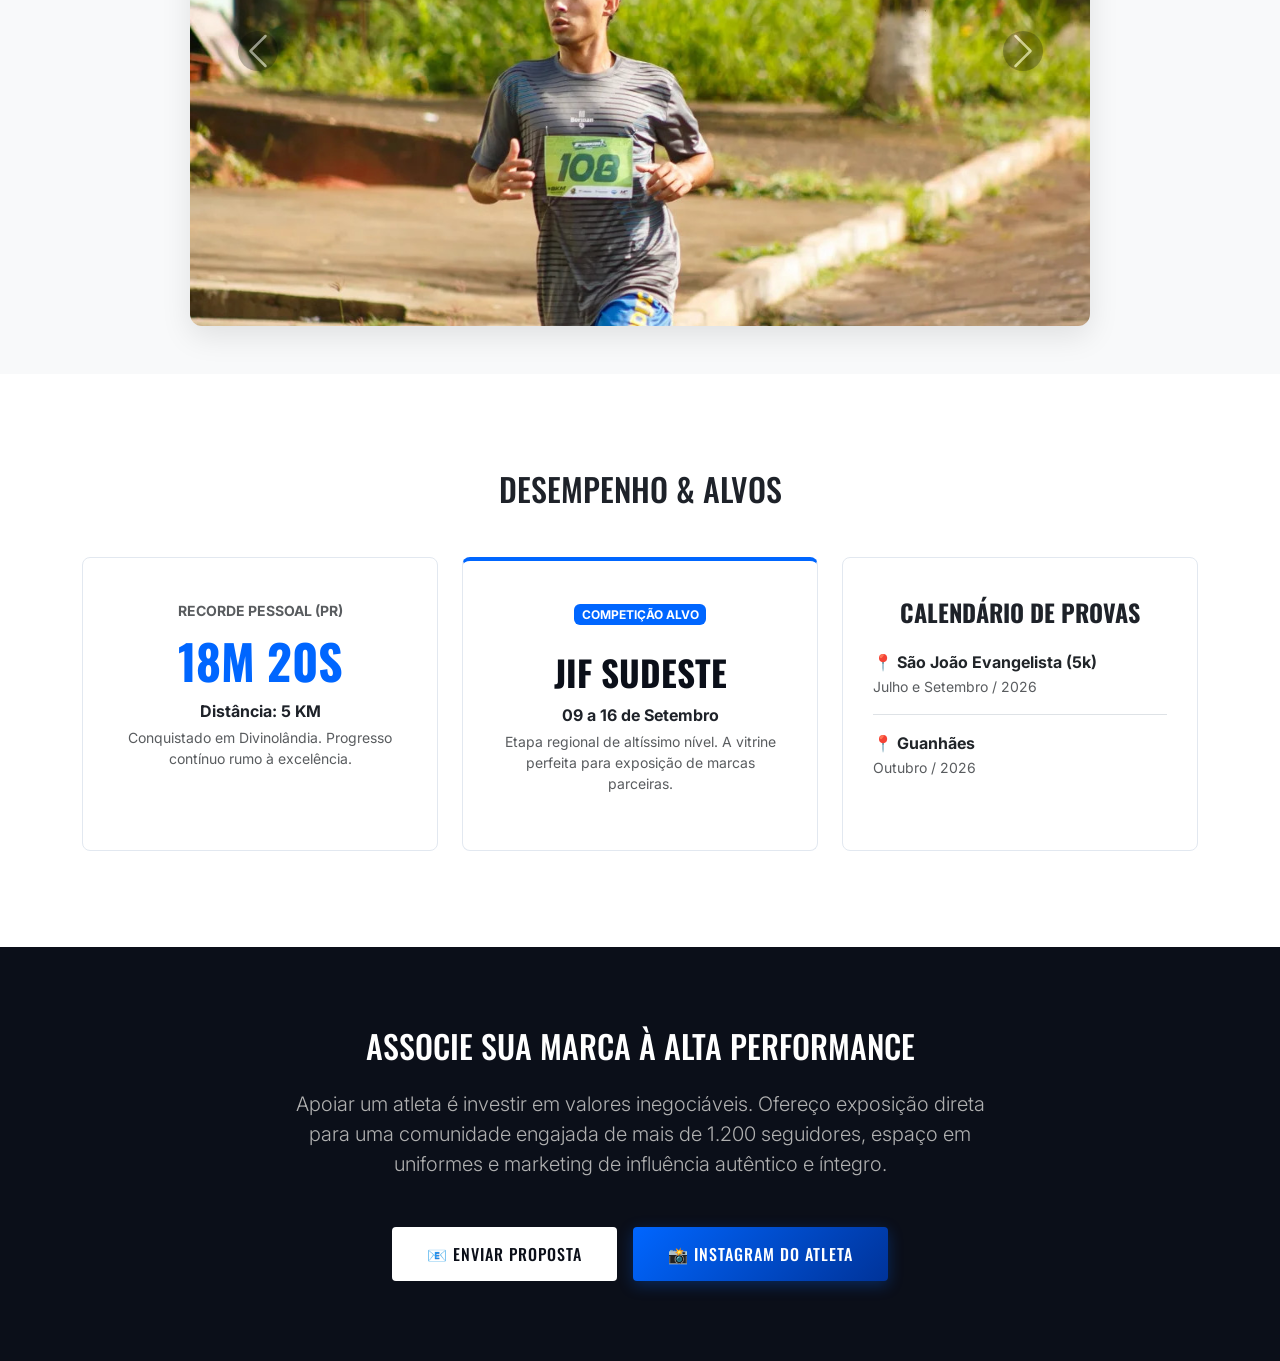
==== commit deec459f: "Update index.html" ====
--- a/index.html
+++ b/index.html
@@ -61,9 +61,10 @@
             color: var(--brand-color);
         }
 
-        /* Hero Section - Agora com a sua foto do Pódio! */
+        /* Hero Section - Imagem ajustada para não cortar */
         #hero {
-            background: linear-gradient(to right, rgba(11, 15, 25, 0.95) 30%, rgba(11, 15, 25, 0.5) 100%), url('images/Podio.jpg') center/cover no-repeat;
+            background: linear-gradient(to right, rgba(11, 15, 25, 0.95) 30%, rgba(11, 15, 25, 0.5) 100%), url('images/Podio.jpg') center/contain no-repeat;
+            background-color: var(--dark-bg);
             height: 85vh;
             display: flex;
             align-items: center;
@@ -175,6 +176,7 @@
         <a class="navbar-brand" href="#">Mikael<span>Marley</span></a>
         <div class="d-flex gap-4">
             <a class="nav-link" href="#about">Propósito</a>
+            <a class="nav-link" href="#galeria">Trajetória</a>
             <a class="nav-link" href="#metrics">Métricas</a>
             <a class="nav-link" href="#sponsorship">Patrocínio</a>
         </div>
@@ -193,7 +195,7 @@
     </div>
 </section>
 
-<section id="about" class="container py-5 my-5">
+<section id="about" class="container py-5 mt-5">
     <div class="row align-items-center">
         <div class="col-lg-10 mx-auto">
             <div class="purpose-box">
@@ -209,7 +211,46 @@
     </div>
 </section>
 
-<section id="metrics" class="bg-light py-5">
+<!-- NOVA SEÇÃO: GALERIA DE FOTOS (CARROSSEL) -->
+<section id="galeria" class="py-5 bg-light">
+    <div class="container">
+        <h2 class="text-center mb-5">Minha Trajetória</h2>
+        
+        <div id="carrosselAtleta" class="carousel slide mx-auto" data-bs-ride="carousel" data-bs-interval="4500" style="max-width: 900px;">
+            <div class="carousel-inner" style="border-radius: 12px; box-shadow: 0 10px 30px rgba(0,0,0,0.1);">
+                
+                <div class="carousel-item active">
+                    <img src="images/Correndo.jpg" class="d-block w-100" alt="Mikael Correndo" style="height: 550px; object-fit: cover; object-position: top;">
+                </div>
+                
+                <div class="carousel-item">
+                    <img src="images/NightRun.jpg" class="d-block w-100" alt="Night Run" style="height: 550px; object-fit: cover; object-position: top;">
+                </div>
+                
+                <div class="carousel-item">
+                    <img src="images/eu.jpg" class="d-block w-100" alt="Foto Mikael Marley" style="height: 550px; object-fit: cover; object-position: top;">
+                </div>
+                
+                <div class="carousel-item">
+                    <img src="images/mEDALHA.jpeg" class="d-block w-100" alt="Medalha Conquistada" style="height: 550px; object-fit: cover; object-position: top;">
+                </div>
+                
+            </div>
+            
+            <button class="carousel-control-prev" type="button" data-bs-target="#carrosselAtleta" data-bs-slide="prev">
+                <span class="carousel-control-prev-icon" aria-hidden="true" style="background-color: rgba(0,0,0,0.5); border-radius: 50%; padding: 20px;"></span>
+                <span class="visually-hidden">Anterior</span>
+            </button>
+            <button class="carousel-control-next" type="button" data-bs-target="#carrosselAtleta" data-bs-slide="next">
+                <span class="carousel-control-next-icon" aria-hidden="true" style="background-color: rgba(0,0,0,0.5); border-radius: 50%; padding: 20px;"></span>
+                <span class="visually-hidden">Próximo</span>
+            </button>
+        </div>
+    </div>
+</section>
+<!-- FIM DA GALERIA -->
+
+<section id="metrics" class="py-5">
     <div class="container py-5">
         <h2 class="text-center mb-5">Desempenho & Alvos</h2>
         
@@ -265,5 +306,7 @@
     </div>
 </section>
 
+<!-- SCRIPT DO BOOTSTRAP PARA A GALERIA FUNCIONAR -->
+<script src="https://cdn.jsdelivr.net/npm/bootstrap@5.3.3/dist/js/bootstrap.bundle.min.js"></script>
 </body>
 </html>
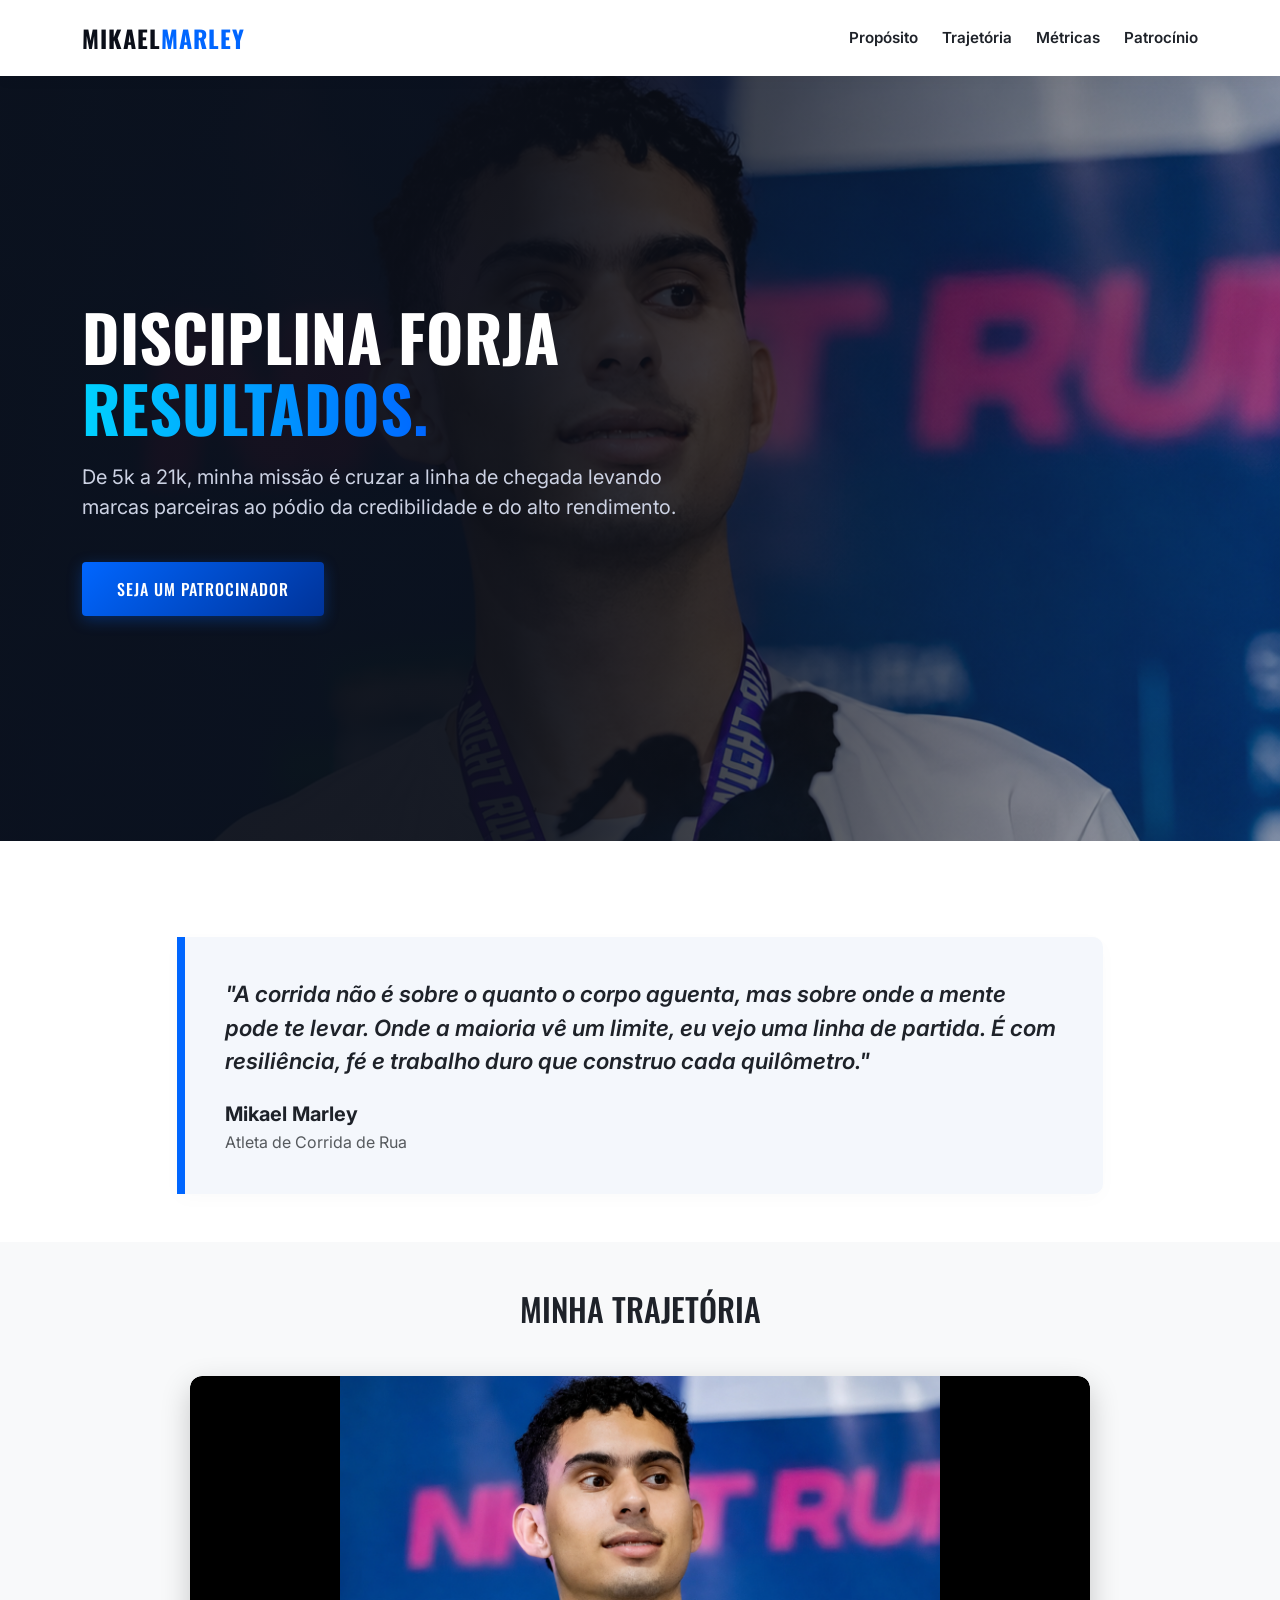
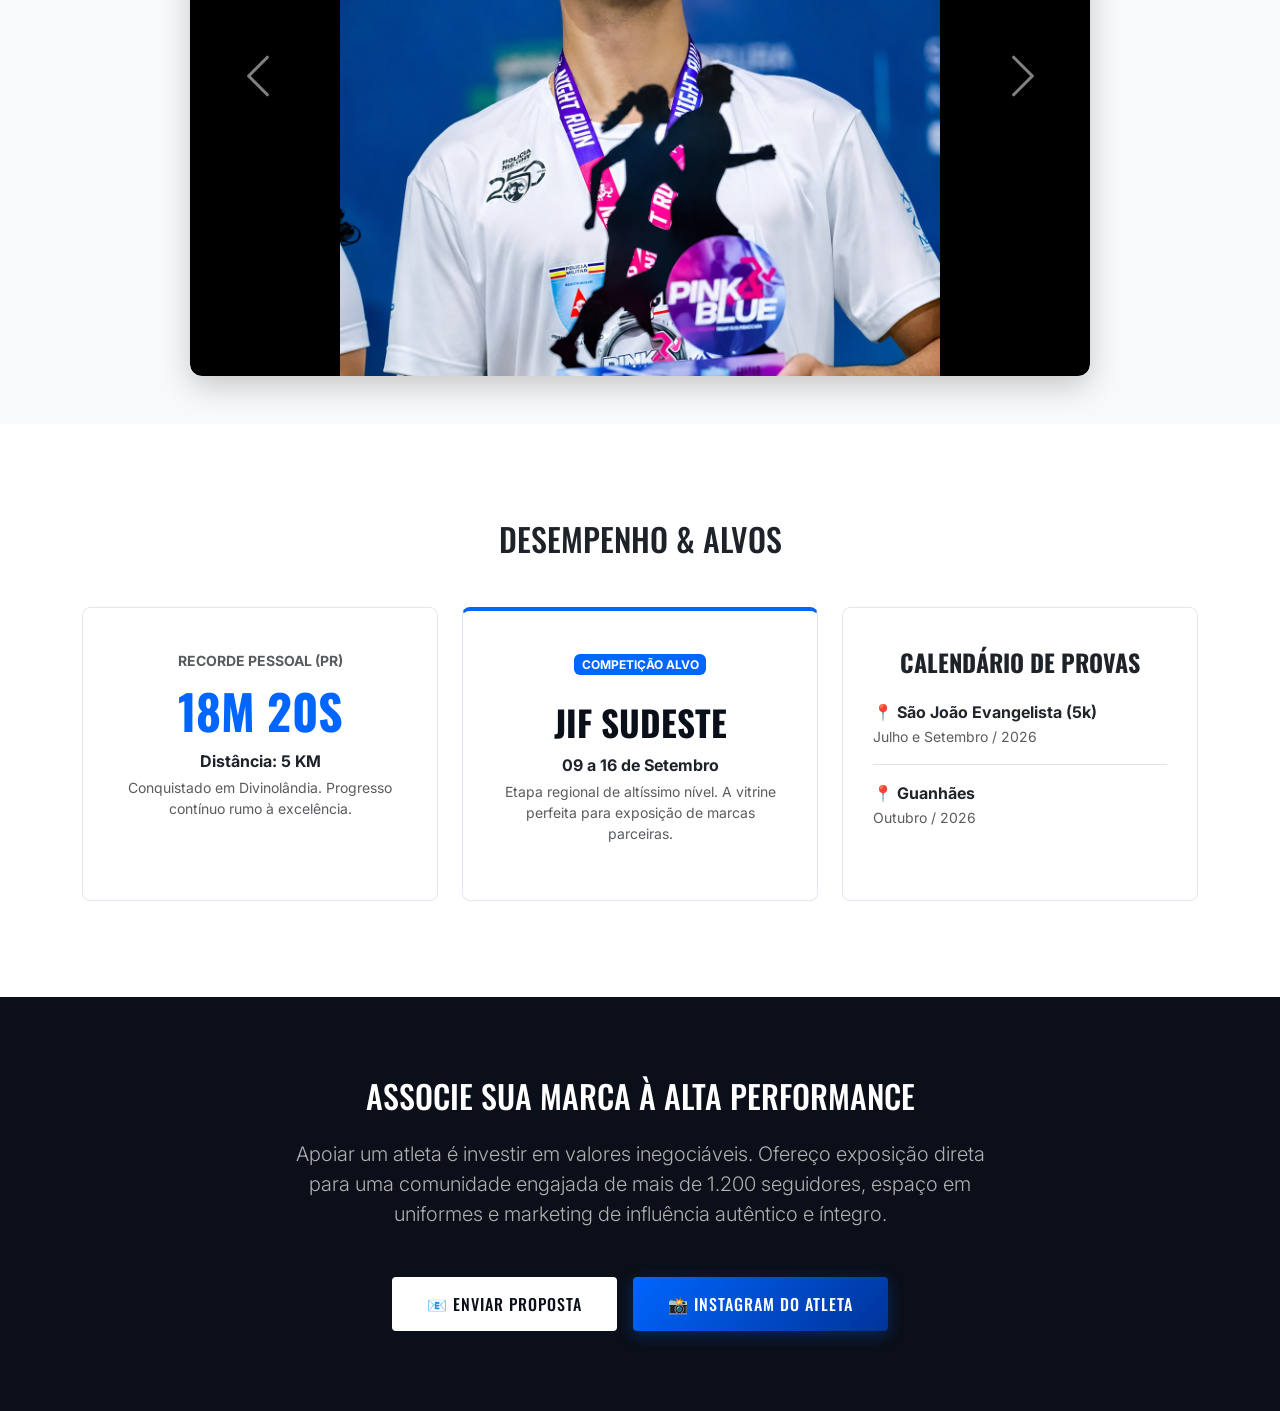
==== commit 22b4b2b0: "Update index.html" ====
--- a/index.html
+++ b/index.html
@@ -12,7 +12,7 @@
 
     <style>
         :root {
-            --brand-color: #0066FF; /* Azul Elétrico de Alta Performance */
+            --brand-color: #0066FF; 
             --brand-gradient: linear-gradient(135deg, #0066FF 0%, #003399 100%);
             --dark-bg: #0B0F19;
             --light-bg: #F4F7FC;
@@ -31,7 +31,6 @@
             text-transform: uppercase;
         }
 
-        /* Navbar Limpa e Esportiva */
         .navbar {
             background-color: rgba(255, 255, 255, 0.95);
             backdrop-filter: blur(10px);
@@ -61,9 +60,10 @@
             color: var(--brand-color);
         }
 
-        /* Hero Section - Imagem ajustada para não cortar */
+        /* --- SOLUÇÃO HERO SECTION --- */
         #hero {
-            background: linear-gradient(to right, rgba(11, 15, 25, 0.95) 30%, rgba(11, 15, 25, 0.5) 100%), url('images/Podio.jpg') center/contain no-repeat;
+            /* Voltamos para cover, mas forçamos o alinhamento para o topo à direita (onde está seu rosto) */
+            background: linear-gradient(to right, rgba(11, 15, 25, 0.95) 40%, rgba(11, 15, 25, 0.3) 100%), url('images/Podio.jpg') top right/cover no-repeat;
             background-color: var(--dark-bg);
             height: 85vh;
             display: flex;
@@ -114,7 +114,6 @@
             box-shadow: 0 6px 20px rgba(0, 102, 255, 0.4);
         }
 
-        /* Seção de Propósito (Antiga citação) */
         .purpose-box {
             background-color: var(--light-bg);
             border-left: 8px solid var(--brand-color);
@@ -131,7 +130,6 @@
             font-style: italic;
         }
 
-        /* Cards de Performance */
         .perf-card {
             background: #FFF;
             border: 1px solid #E2E8F0;
@@ -155,18 +153,27 @@
             font-family: 'Oswald', sans-serif;
         }
 
-        /* Rodapé / CTA de Patrocínio */
         #sponsorship {
             background-color: var(--dark-bg);
             color: #FFF;
             padding: 80px 0;
         }
 
-        .sponsor-benefit-icon {
-            font-size: 2.5rem;
-            margin-bottom: 15px;
-            color: var(--brand-color);
-        }
+        /* --- SOLUÇÃO CARROSSEL --- */
+        .carousel-item {
+            /* Fundo escuro para a área que a foto não cobrir */
+            background-color: #000;
+            height: 600px; /* Altura fixa para o carrossel não ficar pulando */
+            border-radius: 12px;
+        }
+
+        .carousel-item img {
+            /* contain garante que a foto apareça inteira sem cortes */
+            object-fit: contain;
+            height: 100%;
+            width: 100%;
+        }
+
     </style>
 </head>
 <body>
@@ -211,44 +218,36 @@
     </div>
 </section>
 
-<!-- NOVA SEÇÃO: GALERIA DE FOTOS (CARROSSEL) -->
+<!-- SEÇÃO: GALERIA DE FOTOS (CARROSSEL) AJUSTADA -->
 <section id="galeria" class="py-5 bg-light">
     <div class="container">
         <h2 class="text-center mb-5">Minha Trajetória</h2>
         
         <div id="carrosselAtleta" class="carousel slide mx-auto" data-bs-ride="carousel" data-bs-interval="4500" style="max-width: 900px;">
-            <div class="carousel-inner" style="border-radius: 12px; box-shadow: 0 10px 30px rgba(0,0,0,0.1);">
+            <div class="carousel-inner" style="border-radius: 12px; box-shadow: 0 10px 30px rgba(0,0,0,0.2);">
                 
+                <!-- Apenas as duas fotos que você pediu, sem cortes (usando object-fit: contain) -->
                 <div class="carousel-item active">
-                    <img src="images/Correndo.jpg" class="d-block w-100" alt="Mikael Correndo" style="height: 550px; object-fit: cover; object-position: top;">
+                    <img src="images/Podio.jpg" class="d-block" alt="No Pódio">
                 </div>
                 
                 <div class="carousel-item">
-                    <img src="images/NightRun.jpg" class="d-block w-100" alt="Night Run" style="height: 550px; object-fit: cover; object-position: top;">
-                </div>
-                
-                <div class="carousel-item">
-                    <img src="images/eu.jpg" class="d-block w-100" alt="Foto Mikael Marley" style="height: 550px; object-fit: cover; object-position: top;">
-                </div>
-                
-                <div class="carousel-item">
-                    <img src="images/mEDALHA.jpeg" class="d-block w-100" alt="Medalha Conquistada" style="height: 550px; object-fit: cover; object-position: top;">
+                    <img src="images/Correndo.jpg" class="d-block" alt="Correndo na Prova">
                 </div>
                 
             </div>
             
             <button class="carousel-control-prev" type="button" data-bs-target="#carrosselAtleta" data-bs-slide="prev">
-                <span class="carousel-control-prev-icon" aria-hidden="true" style="background-color: rgba(0,0,0,0.5); border-radius: 50%; padding: 20px;"></span>
+                <span class="carousel-control-prev-icon" aria-hidden="true" style="background-color: rgba(0,0,0,0.6); border-radius: 50%; padding: 25px;"></span>
                 <span class="visually-hidden">Anterior</span>
             </button>
             <button class="carousel-control-next" type="button" data-bs-target="#carrosselAtleta" data-bs-slide="next">
-                <span class="carousel-control-next-icon" aria-hidden="true" style="background-color: rgba(0,0,0,0.5); border-radius: 50%; padding: 20px;"></span>
+                <span class="carousel-control-next-icon" aria-hidden="true" style="background-color: rgba(0,0,0,0.6); border-radius: 50%; padding: 25px;"></span>
                 <span class="visually-hidden">Próximo</span>
             </button>
         </div>
     </div>
 </section>
-<!-- FIM DA GALERIA -->
 
 <section id="metrics" class="py-5">
     <div class="container py-5">
@@ -306,7 +305,6 @@
     </div>
 </section>
 
-<!-- SCRIPT DO BOOTSTRAP PARA A GALERIA FUNCIONAR -->
 <script src="https://cdn.jsdelivr.net/npm/bootstrap@5.3.3/dist/js/bootstrap.bundle.min.js"></script>
 </body>
 </html>
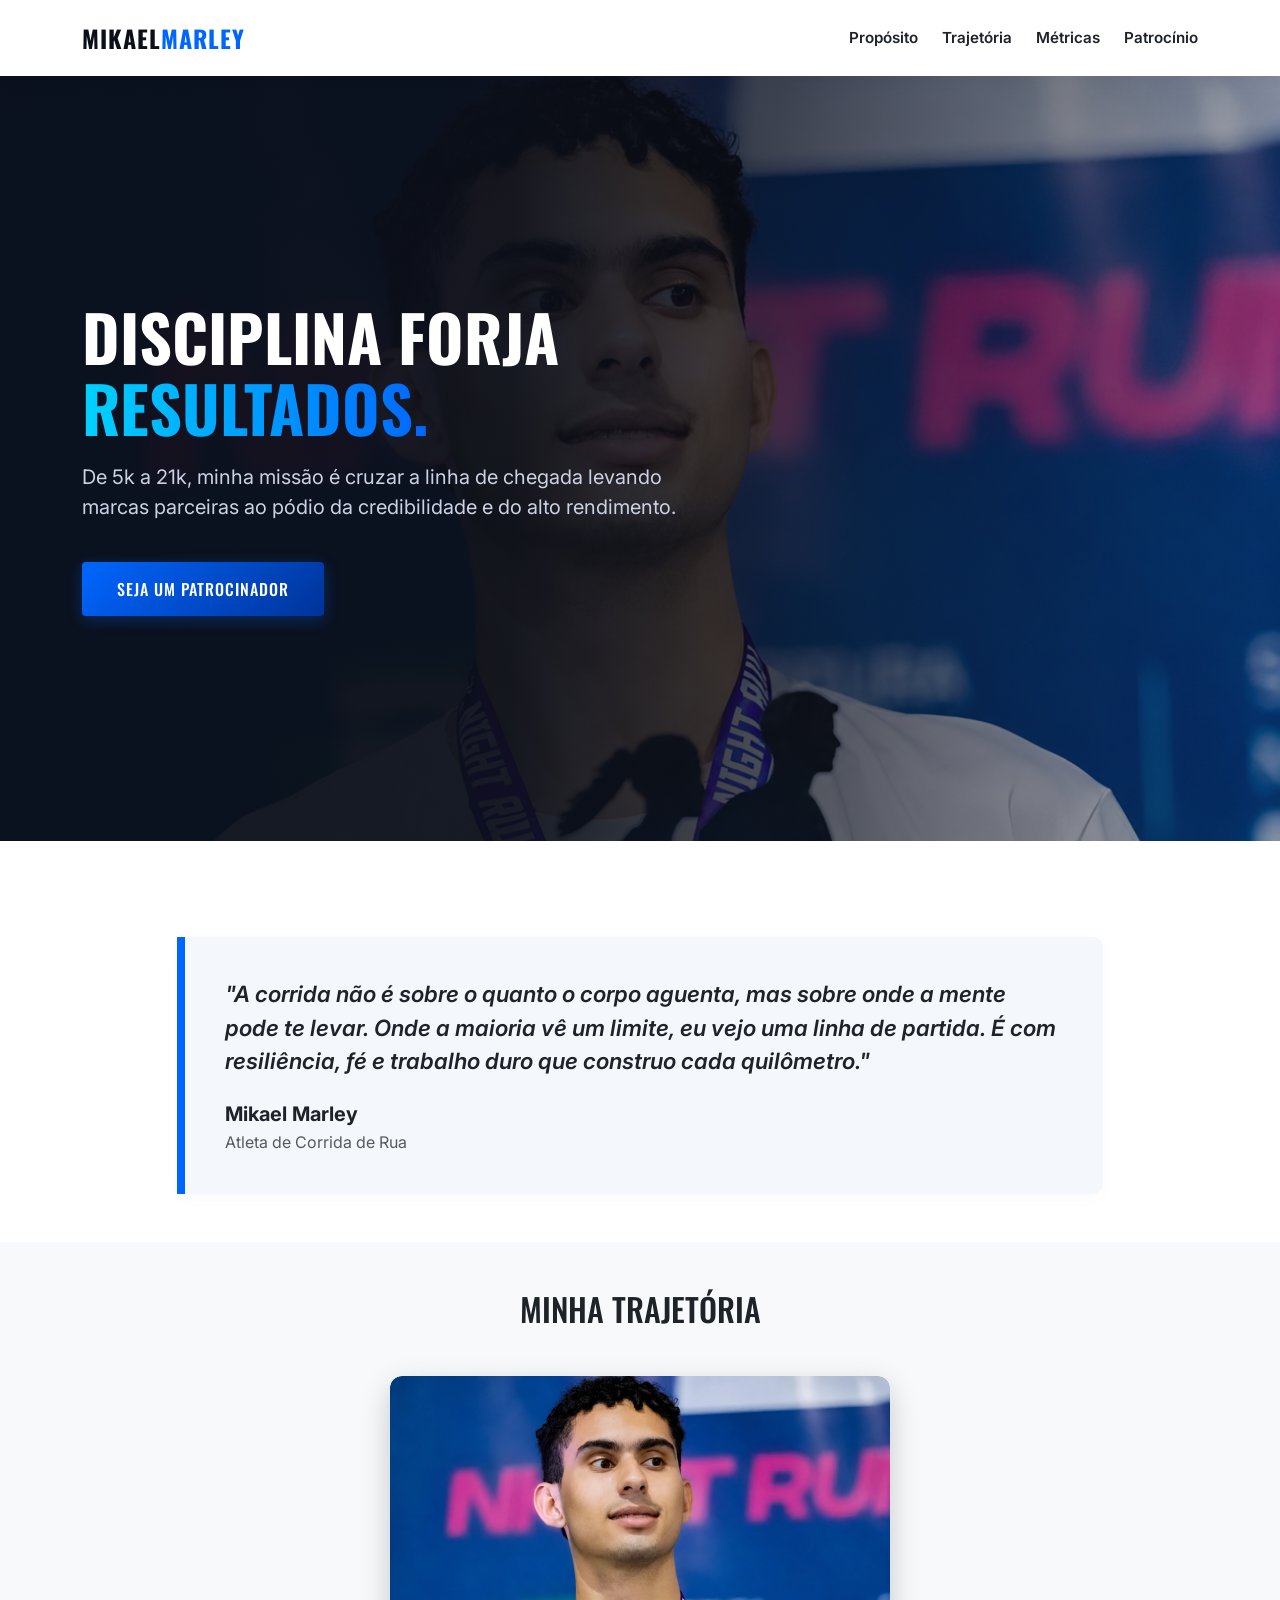
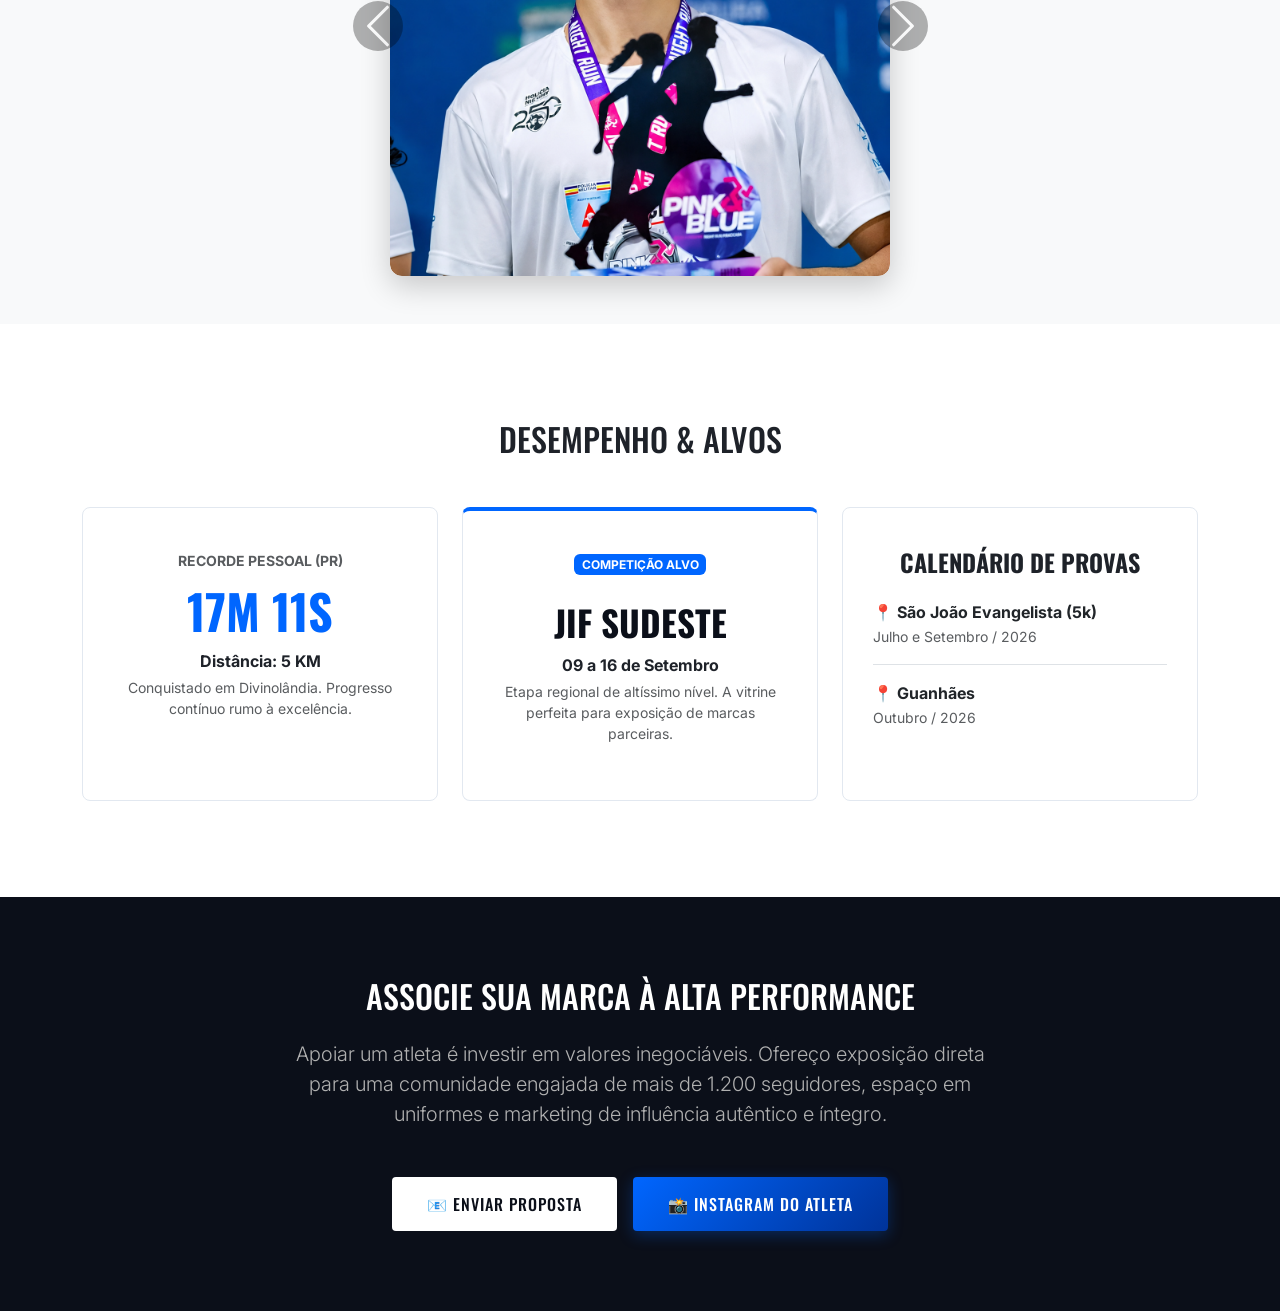
==== commit b3896be5: "Update index.html" ====
--- a/index.html
+++ b/index.html
@@ -60,9 +60,8 @@
             color: var(--brand-color);
         }
 
-        /* --- SOLUÇÃO HERO SECTION --- */
+        /* --- HERO SECTION --- */
         #hero {
-            /* Voltamos para cover, mas forçamos o alinhamento para o topo à direita (onde está seu rosto) */
             background: linear-gradient(to right, rgba(11, 15, 25, 0.95) 40%, rgba(11, 15, 25, 0.3) 100%), url('images/Podio.jpg') top right/cover no-repeat;
             background-color: var(--dark-bg);
             height: 85vh;
@@ -159,21 +158,18 @@
             padding: 80px 0;
         }
 
-        /* --- SOLUÇÃO CARROSSEL --- */
-        .carousel-item {
-            /* Fundo escuro para a área que a foto não cobrir */
-            background-color: #000;
-            height: 600px; /* Altura fixa para o carrossel não ficar pulando */
-            border-radius: 12px;
-        }
-
+        /* --- CARROSSEL AJUSTADO (sem fundo preto) --- */
+        .carousel-inner {
+            border-radius: 12px; 
+            box-shadow: 0 10px 30px rgba(0,0,0,0.2);
+        }
+        
+        /* Imagens respeitando sua proporção original */
         .carousel-item img {
-            /* contain garante que a foto apareça inteira sem cortes */
-            object-fit: contain;
-            height: 100%;
             width: 100%;
-        }
-
+            height: auto; 
+            border-radius: 12px; /* Garante cantos arredondados na foto */
+        }
     </style>
 </head>
 <body>
@@ -218,15 +214,15 @@
     </div>
 </section>
 
-<!-- SEÇÃO: GALERIA DE FOTOS (CARROSSEL) AJUSTADA -->
+<!-- SEÇÃO: GALERIA DE FOTOS (CARROSSEL) -->
 <section id="galeria" class="py-5 bg-light">
     <div class="container">
         <h2 class="text-center mb-5">Minha Trajetória</h2>
         
-        <div id="carrosselAtleta" class="carousel slide mx-auto" data-bs-ride="carousel" data-bs-interval="4500" style="max-width: 900px;">
-            <div class="carousel-inner" style="border-radius: 12px; box-shadow: 0 10px 30px rgba(0,0,0,0.2);">
+        <!-- Ajustei o max-width para 500px para ficar justinho com fotos verticais -->
+        <div id="carrosselAtleta" class="carousel slide mx-auto" data-bs-ride="carousel" data-bs-interval="4500" style="max-width: 500px;">
+            <div class="carousel-inner">
                 
-                <!-- Apenas as duas fotos que você pediu, sem cortes (usando object-fit: contain) -->
                 <div class="carousel-item active">
                     <img src="images/Podio.jpg" class="d-block" alt="No Pódio">
                 </div>
@@ -237,11 +233,11 @@
                 
             </div>
             
-            <button class="carousel-control-prev" type="button" data-bs-target="#carrosselAtleta" data-bs-slide="prev">
+            <button class="carousel-control-prev" type="button" data-bs-target="#carrosselAtleta" data-bs-slide="prev" style="margin-left: -50px;">
                 <span class="carousel-control-prev-icon" aria-hidden="true" style="background-color: rgba(0,0,0,0.6); border-radius: 50%; padding: 25px;"></span>
                 <span class="visually-hidden">Anterior</span>
             </button>
-            <button class="carousel-control-next" type="button" data-bs-target="#carrosselAtleta" data-bs-slide="next">
+            <button class="carousel-control-next" type="button" data-bs-target="#carrosselAtleta" data-bs-slide="next" style="margin-right: -50px;">
                 <span class="carousel-control-next-icon" aria-hidden="true" style="background-color: rgba(0,0,0,0.6); border-radius: 50%; padding: 25px;"></span>
                 <span class="visually-hidden">Próximo</span>
             </button>
@@ -257,7 +253,8 @@
             <div class="col-md-4">
                 <div class="perf-card text-center">
                     <span class="text-uppercase fw-bold text-muted small tracking-wide">Recorde Pessoal (PR)</span>
-                    <h3 class="stat-highlight">18m 20s</h3>
+                    <!-- RECORDE ATUALIZADO AQUI! -->
+                    <h3 class="stat-highlight">17m 11s</h3>
                     <p class="fw-bold mb-1">Distância: 5 KM</p>
                     <p class="text-muted small">Conquistado em Divinolândia. Progresso contínuo rumo à excelência.</p>
                 </div>
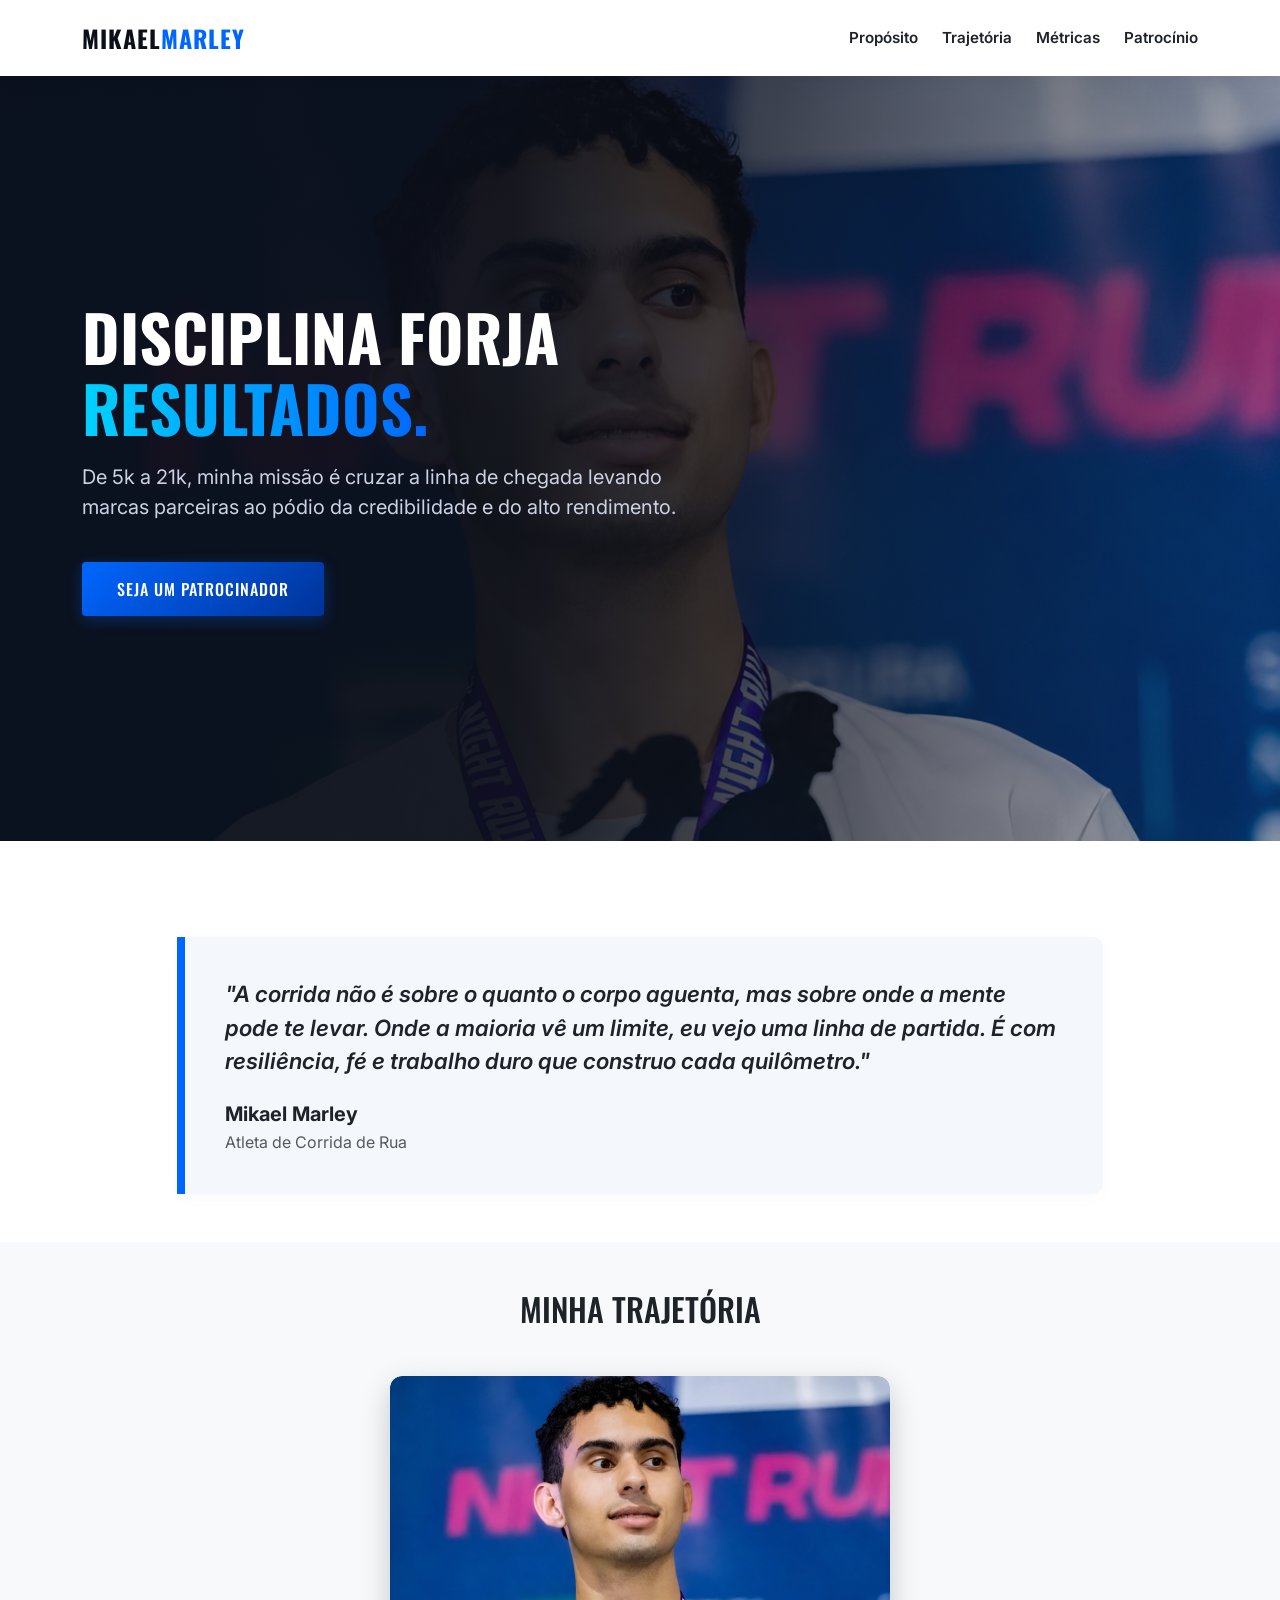
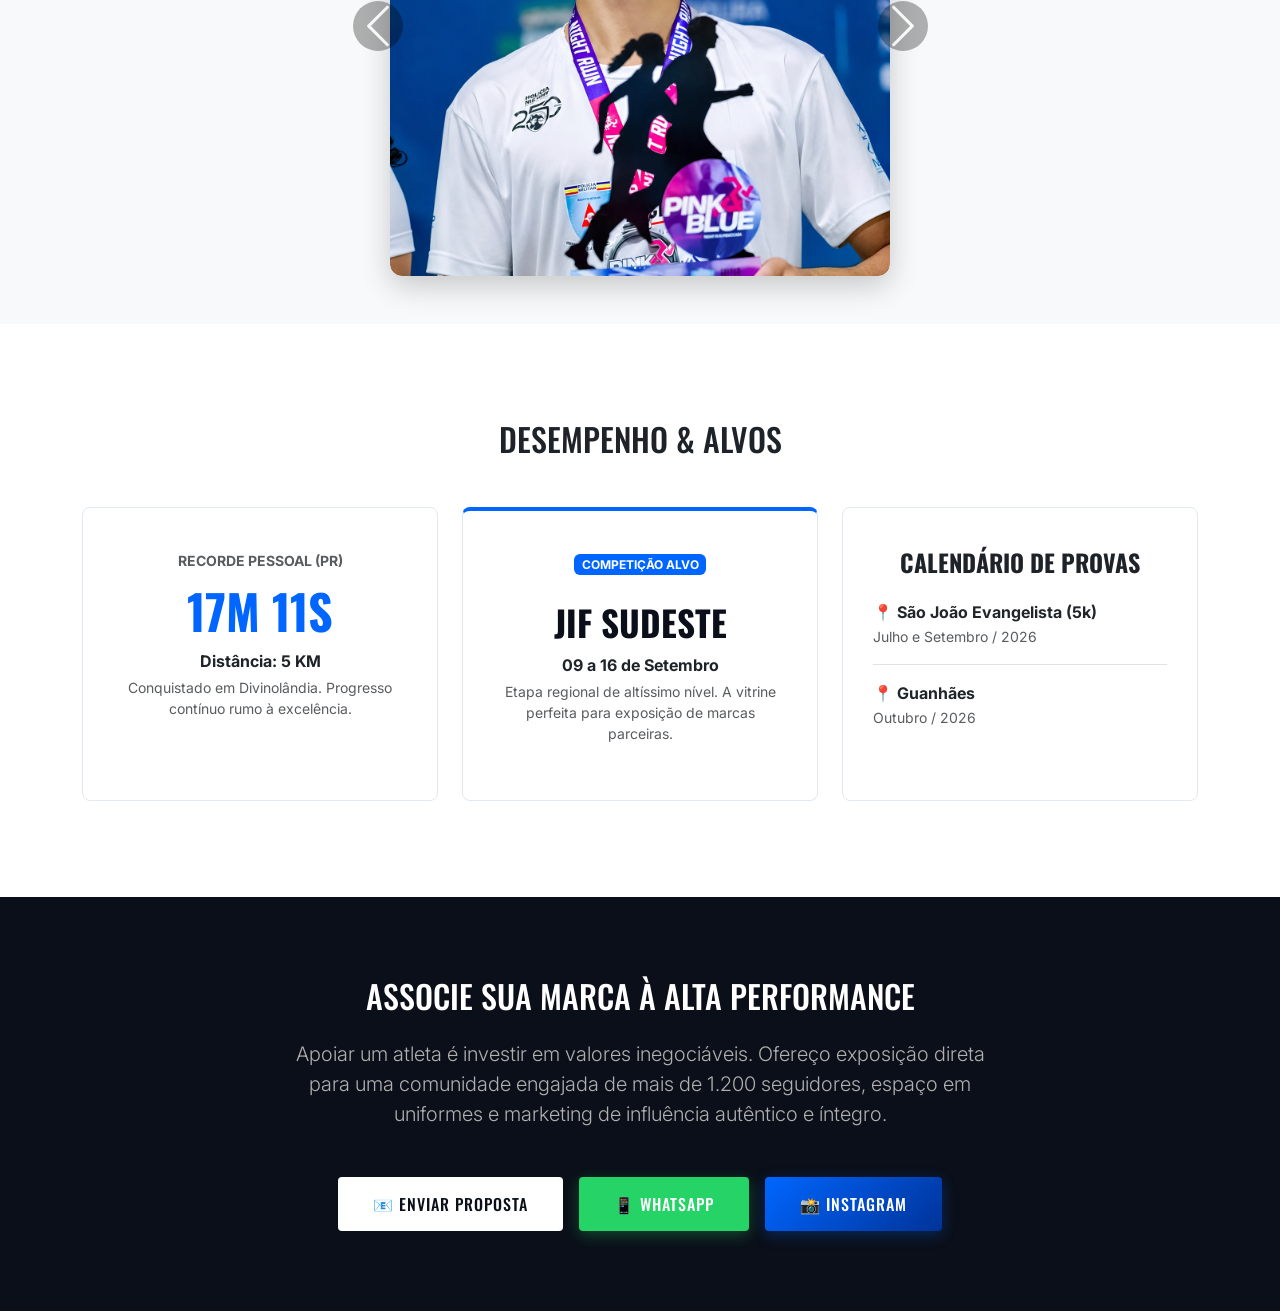
==== commit 36bdb161: "Update index.html" ====
--- a/index.html
+++ b/index.html
@@ -113,6 +113,29 @@
             box-shadow: 0 6px 20px rgba(0, 102, 255, 0.4);
         }
 
+        /* Botão específico do WhatsApp */
+        .btn-whatsapp {
+            background: #25D366;
+            color: #FFF;
+            font-family: 'Oswald', sans-serif;
+            font-weight: 500;
+            letter-spacing: 1px;
+            padding: 15px 35px;
+            border-radius: 4px;
+            text-decoration: none;
+            transition: all 0.3s ease;
+            border: none;
+            display: inline-block;
+            box-shadow: 0 4px 15px rgba(37, 211, 102, 0.3);
+        }
+
+        .btn-whatsapp:hover {
+            background: #20BA56;
+            color: #FFF;
+            transform: translateY(-2px);
+            box-shadow: 0 6px 20px rgba(37, 211, 102, 0.4);
+        }
+
         .purpose-box {
             background-color: var(--light-bg);
             border-left: 8px solid var(--brand-color);
@@ -168,7 +191,7 @@
         .carousel-item img {
             width: 100%;
             height: auto; 
-            border-radius: 12px; /* Garante cantos arredondados na foto */
+            border-radius: 12px; 
         }
     </style>
 </head>
@@ -219,7 +242,6 @@
     <div class="container">
         <h2 class="text-center mb-5">Minha Trajetória</h2>
         
-        <!-- Ajustei o max-width para 500px para ficar justinho com fotos verticais -->
         <div id="carrosselAtleta" class="carousel slide mx-auto" data-bs-ride="carousel" data-bs-interval="4500" style="max-width: 500px;">
             <div class="carousel-inner">
                 
@@ -229,6 +251,11 @@
                 
                 <div class="carousel-item">
                     <img src="images/Correndo.jpg" class="d-block" alt="Correndo na Prova">
+                </div>
+                
+                <!-- FOTO DA MEDALHA ADICIONADA AQUI -->
+                <div class="carousel-item">
+                    <img src="images/mEDALHA.jpeg" class="d-block" alt="Medalhas Conquistadas">
                 </div>
                 
             </div>
@@ -253,7 +280,6 @@
             <div class="col-md-4">
                 <div class="perf-card text-center">
                     <span class="text-uppercase fw-bold text-muted small tracking-wide">Recorde Pessoal (PR)</span>
-                    <!-- RECORDE ATUALIZADO AQUI! -->
                     <h3 class="stat-highlight">17m 11s</h3>
                     <p class="fw-bold mb-1">Distância: 5 KM</p>
                     <p class="text-muted small">Conquistado em Divinolândia. Progresso contínuo rumo à excelência.</p>
@@ -295,9 +321,16 @@
             Apoiar um atleta é investir em valores inegociáveis. Ofereço exposição direta para uma comunidade engajada de mais de 1.200 seguidores, espaço em uniformes e marketing de influência autêntico e íntegro.
         </p>
         
+        <!-- BOTÕES DE CONTATO ATUALIZADOS -->
         <div class="d-flex justify-content-center gap-3 flex-wrap">
-            <a href="mailto:mikaelmarley892@gmail.com" class="btn-brand" style="background: #FFF; color: var(--dark-bg); box-shadow: none;">📧 ENVIAR PROPOSTA</a>
-            <a href="https://instagram.com/mikael__marley" target="_blank" class="btn-brand">📸 INSTAGRAM DO ATLETA</a>
+            <!-- Link Direto para o Gmail (abre a tela de escrever email) -->
+            <a href="https://mail.google.com/mail/?view=cm&fs=1&to=mikaelmarley892@gmail.com" target="_blank" class="btn-brand" style="background: #FFF; color: var(--dark-bg); box-shadow: none;">📧 ENVIAR PROPOSTA</a>
+            
+            <!-- Link para o WhatsApp (DDI 55 + DDD 33 + Número) -->
+            <a href="https://wa.me/553384644451" target="_blank" class="btn-whatsapp">📱 WHATSAPP</a>
+
+            <!-- Link do Instagram -->
+            <a href="https://instagram.com/mikael__marley" target="_blank" class="btn-brand">📸 INSTAGRAM</a>
         </div>
     </div>
 </section>
